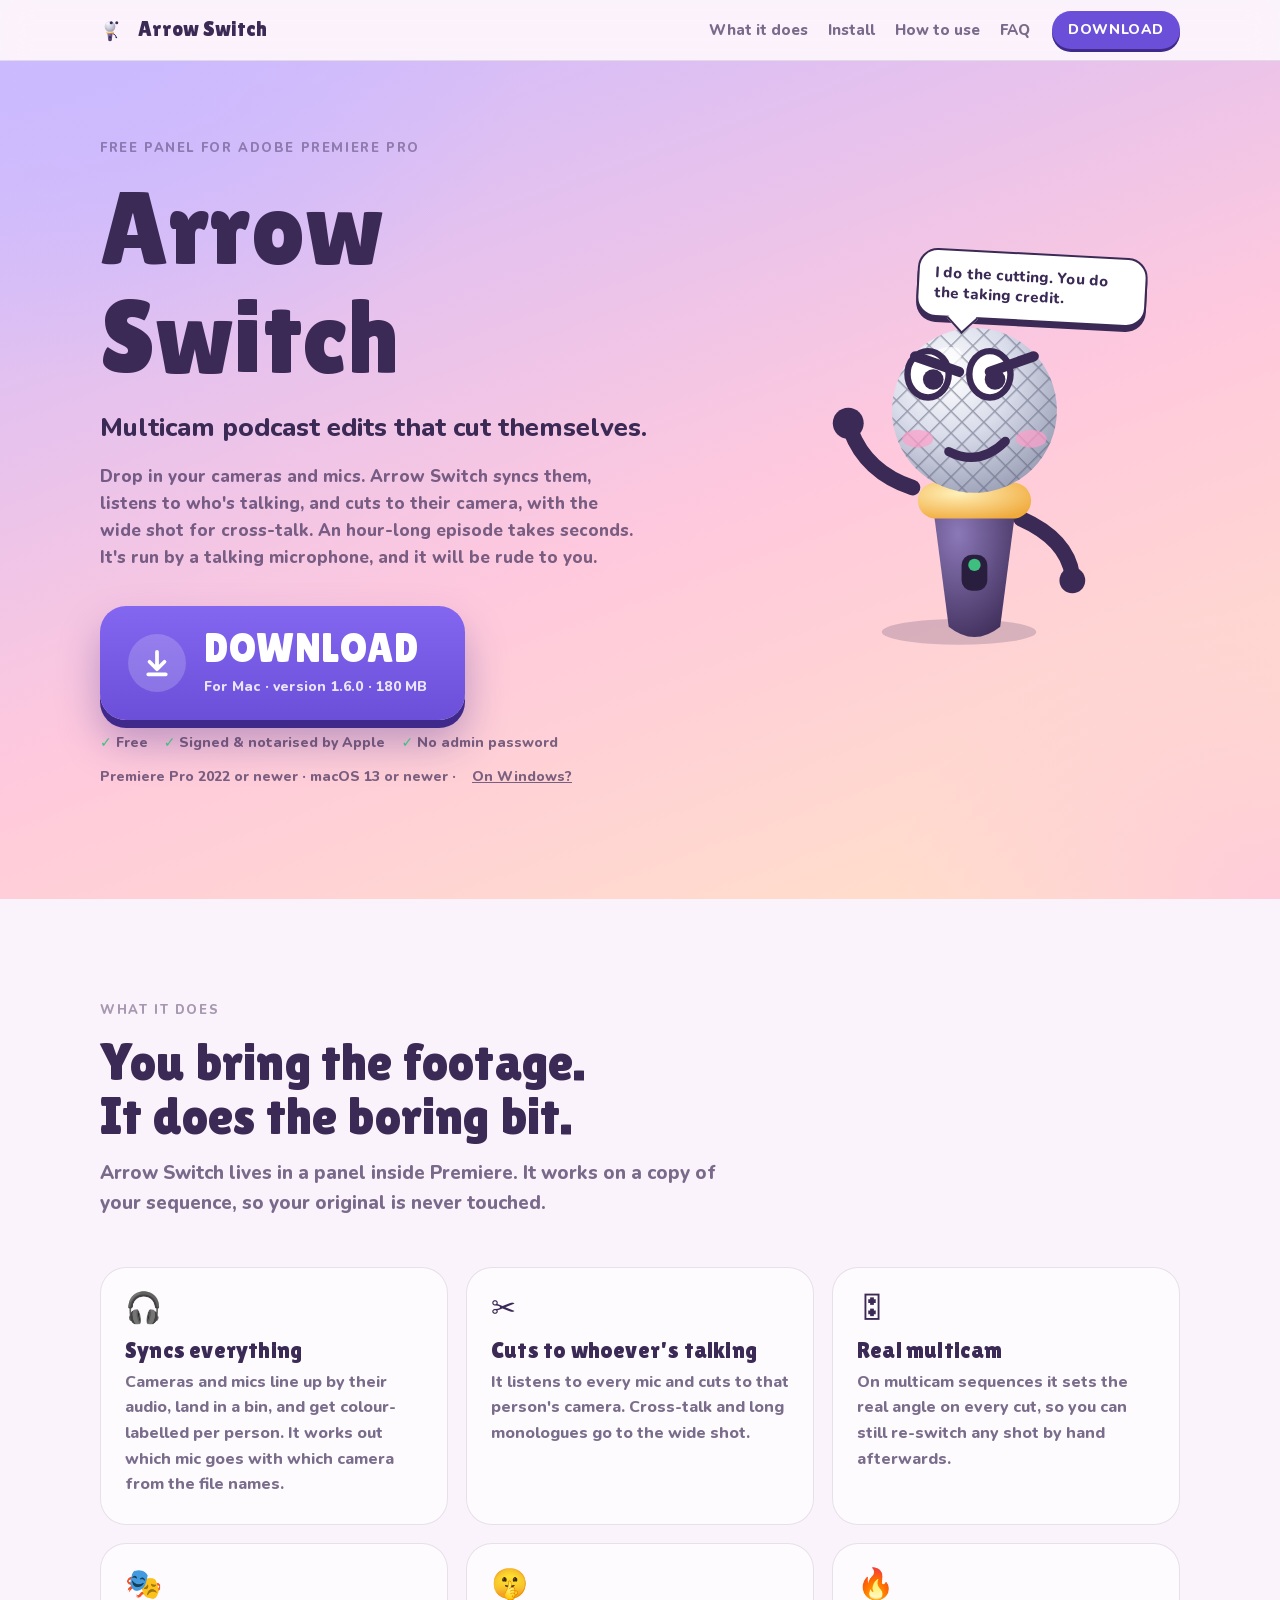
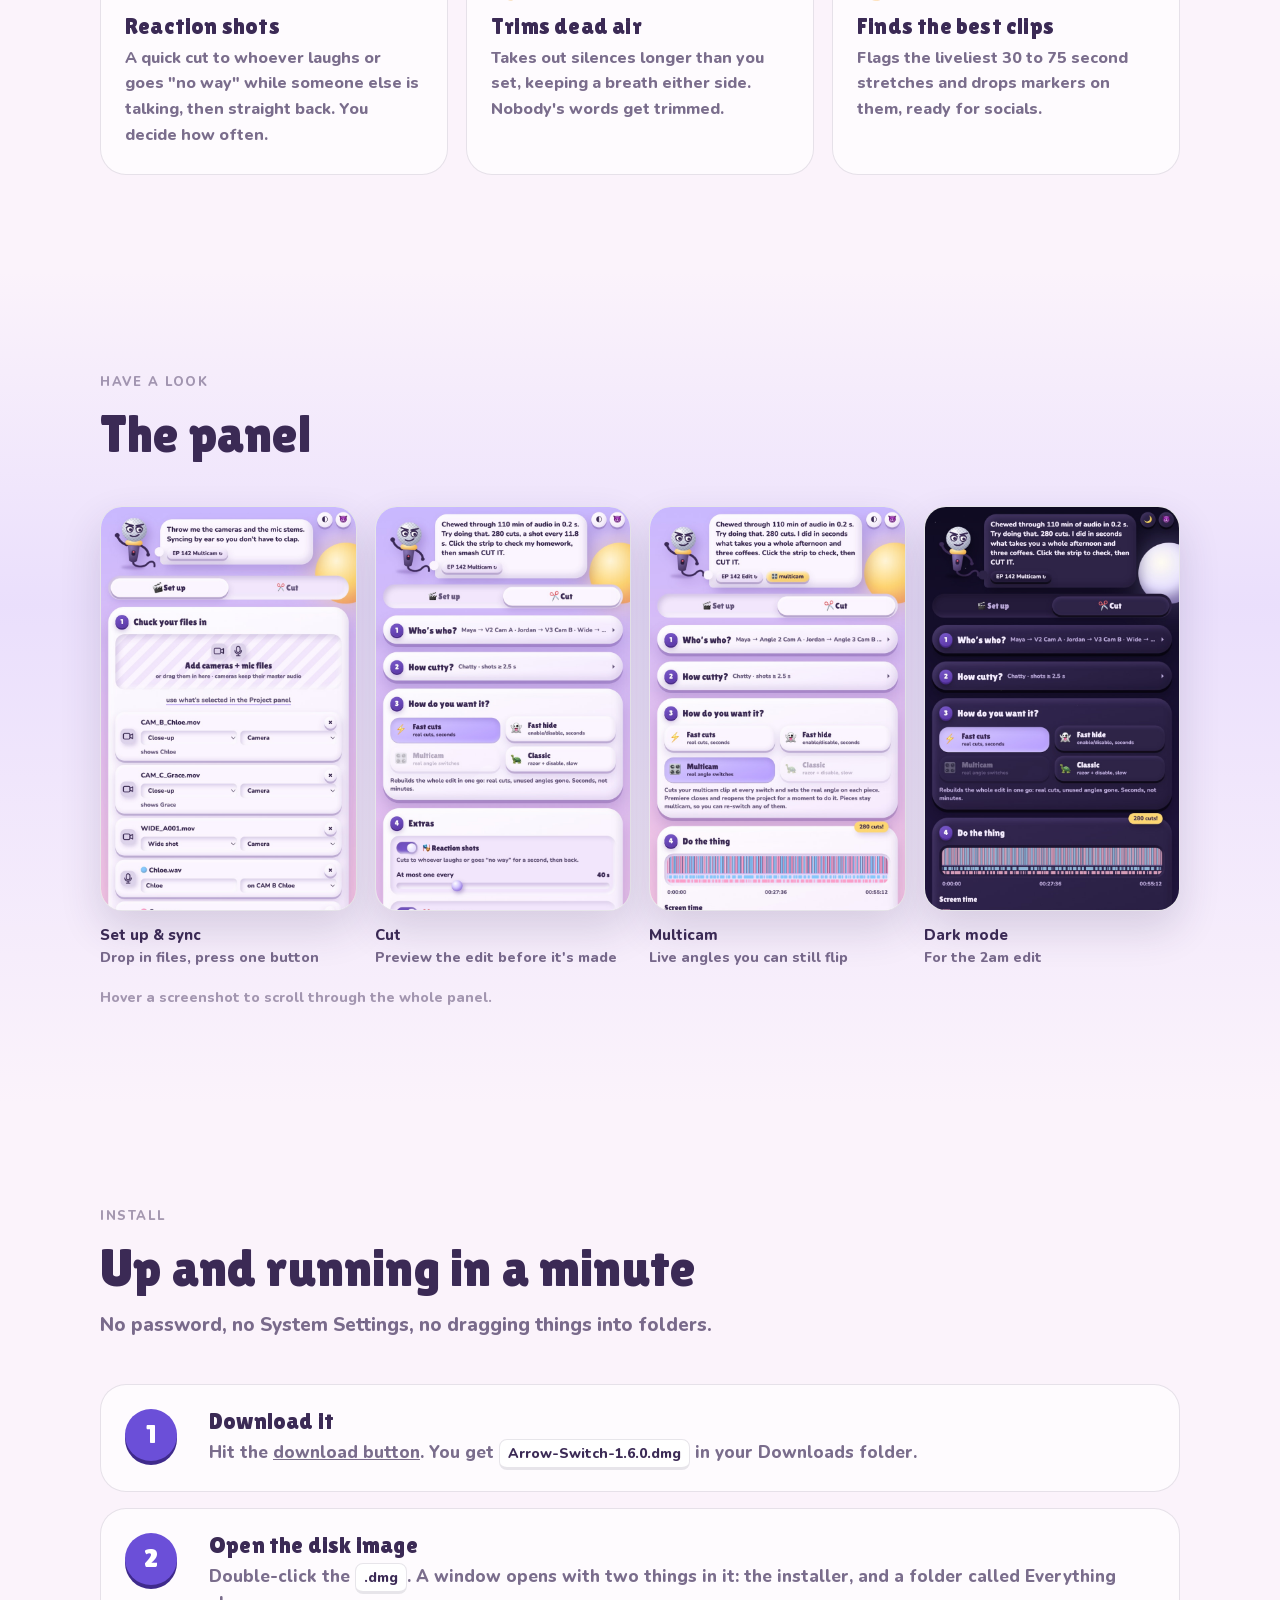
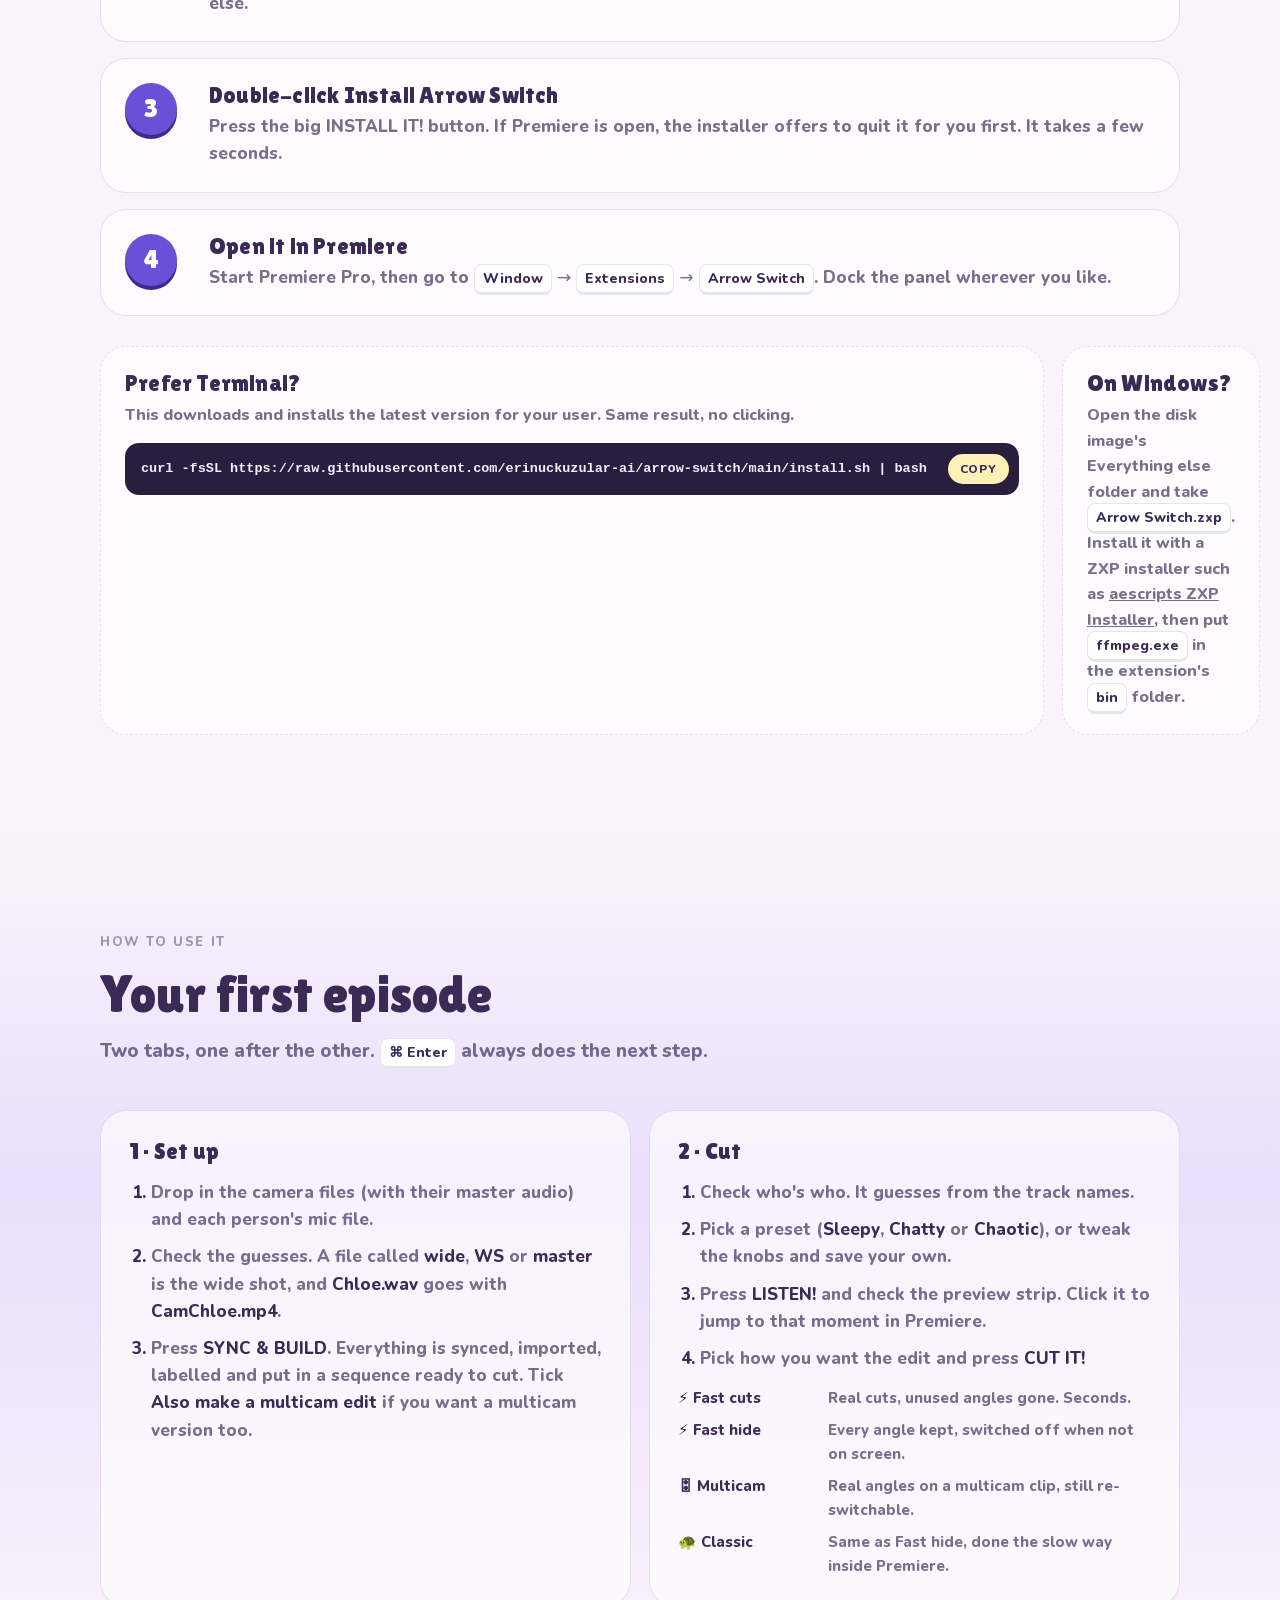
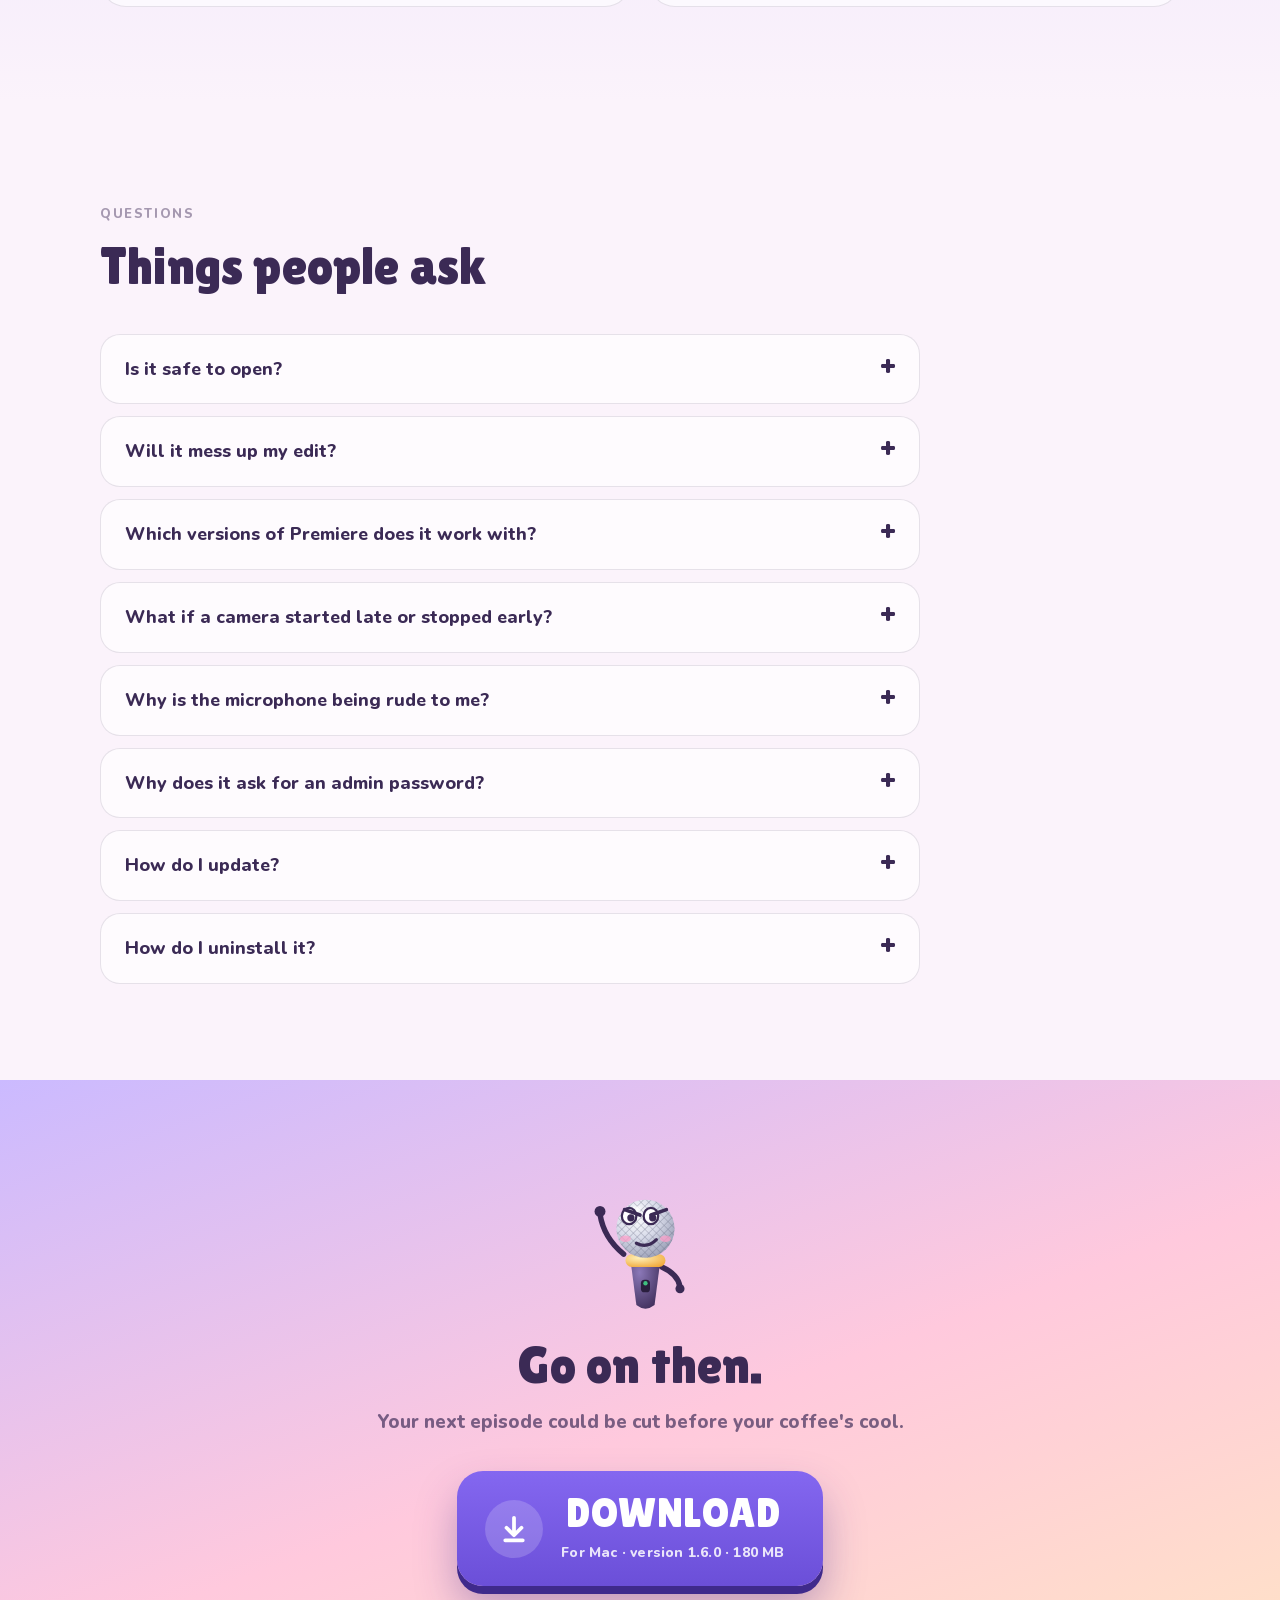
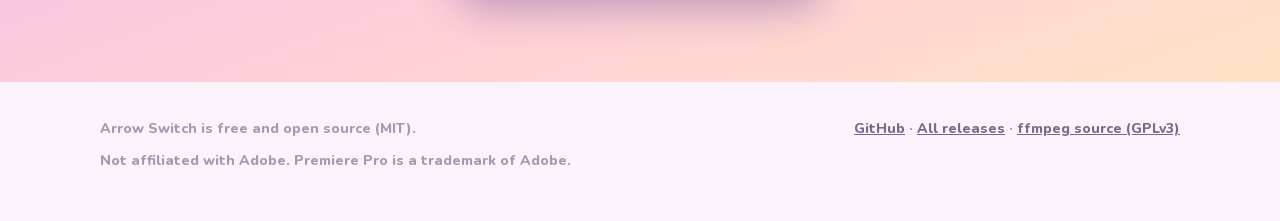
==== docs/index.html @ 233b54d6 "Add the website: one page with a big download button docs/index.html is served by GitHub Pages. It e" ====
<!doctype html>
<html lang="en">
<head>
<meta charset="utf-8">
<meta name="viewport" content="width=device-width, initial-scale=1">
<title>Arrow Switch · multicam podcast edits for Premiere Pro</title>
<meta name="description" content="Arrow Switch syncs your mics to your cameras, listens to who's talking and cuts your multicam podcast in Premiere Pro. Free download for Mac.">
<meta property="og:title" content="Arrow Switch">
<meta property="og:description" content="Multicam podcast edits that cut themselves. A Premiere Pro panel run by a rude microphone.">
<meta property="og:image" content="https://erinuckuzular-ai.github.io/arrow-switch/assets/og.png">
<meta name="theme-color" content="#cbbaff">
<link rel="icon" href="assets/favicon.svg" type="image/svg+xml">
<style>
  @font-face { font-family: "Lilita One"; src: url(assets/fonts/LilitaOne.woff2) format("woff2"); font-display: swap; }
  @font-face { font-family: "Nunito"; src: url(assets/fonts/Nunito.woff2) format("woff2"); font-weight: 200 1000; font-display: swap; }

  :root {
    --ink: #3b2a55;
    --ink-soft: rgba(59, 42, 85, .68);
    --ink-faint: rgba(59, 42, 85, .45);
    --bg: #fbf3fb;
    --lav: #cbbaff;
    --pink: #ffc9dd;
    --peach: #ffe3c6;
    --card: rgba(255, 255, 255, .62);
    --card-solid: #ffffff;
    --line: rgba(59, 42, 85, .12);
    --btn: #6b4fd8;
    --btn-deep: #3f2a8c;
    --gold: #f0a93b;
    --gold-soft: #fff0b8;
    --green: #3fbf7f;
    --code-bg: #2a1e3e;
    --code-ink: #f4ecff;
    --radius: 26px;
  }
  @media (prefers-color-scheme: dark) {
    :root {
      --ink: #f4ecff;
      --ink-soft: rgba(244, 236, 255, .72);
      --ink-faint: rgba(244, 236, 255, .48);
      --bg: #1b1428;
      --lav: #4a3a7a;
      --pink: #5a2d4d;
      --peach: #4d3629;
      --card: rgba(255, 255, 255, .07);
      --card-solid: #271d38;
      --line: rgba(244, 236, 255, .12);
      --code-bg: #120c1d;
    }
  }

  * { box-sizing: border-box; }
  html { scroll-behavior: smooth; }
  body {
    margin: 0; background: var(--bg); color: var(--ink);
    font: 500 17px/1.6 "Nunito", ui-rounded, system-ui, sans-serif;
    -webkit-font-smoothing: antialiased; overflow-x: hidden;
  }
  a { color: inherit; }
  h1, h2, h3 { font-family: "Lilita One", ui-rounded, system-ui, sans-serif; font-weight: 400; line-height: 1.05; margin: 0; letter-spacing: .2px; }
  h2 { font-size: clamp(34px, 5vw, 52px); }
  h3 { font-size: 23px; }
  p { margin: 0; }
  .wrap { width: min(1080px, 100% - 32px); margin: 0 auto; }
  section { padding: 96px 0; position: relative; scroll-margin-top: 60px; }
  #download, #windows { scroll-margin-top: 90px; }
  .eyebrow {
    display: inline-block; font-weight: 900; font-size: 13px; letter-spacing: 1.6px;
    text-transform: uppercase; color: var(--ink-faint); margin-bottom: 14px;
  }
  .lede { font-size: 19px; color: var(--ink-soft); max-width: 620px; margin-top: 14px; }

  /* ---------------------------------------------------------------- nav */
  nav {
    position: sticky; top: 0; z-index: 20;
    backdrop-filter: blur(14px) saturate(1.4); -webkit-backdrop-filter: blur(14px) saturate(1.4);
    background: color-mix(in srgb, var(--bg) 70%, transparent);
    border-bottom: 1px solid var(--line);
  }
  nav .wrap { display: flex; align-items: center; gap: 22px; height: 60px; }
  .brand { display: flex; align-items: center; gap: 10px; font-family: "Lilita One"; font-size: 21px; text-decoration: none; }
  .brand svg { width: 28px; height: 34px; }
  nav .links { display: flex; gap: 20px; margin-left: auto; font-weight: 800; font-size: 15px; }
  nav .links a { text-decoration: none; color: var(--ink-soft); }
  nav .links a:hover { color: var(--ink); }
  .nav-dl {
    text-decoration: none; font-weight: 900; font-size: 14px; letter-spacing: .6px;
    background: var(--btn); color: #fff; padding: 8px 16px; border-radius: 999px;
    box-shadow: 0 3px 0 var(--btn-deep);
  }
  @media (max-width: 720px) { nav .links { display: none; } .nav-dl { margin-left: auto; } }

  /* ---------------------------------------------------------------- hero */
  .hero {
    padding: 72px 0 110px; overflow: hidden;
    background:
      radial-gradient(600px 460px at 8% 0%, color-mix(in srgb, var(--lav) 90%, transparent), transparent 70%),
      radial-gradient(560px 420px at 100% 100%, color-mix(in srgb, var(--pink) 90%, transparent), transparent 70%),
      linear-gradient(160deg, var(--lav) 0%, var(--pink) 55%, var(--peach) 100%);
  }
  .hero .wrap { display: grid; grid-template-columns: 1.15fr .85fr; align-items: center; gap: 40px; }
  .hero h1 { font-size: clamp(56px, 9vw, 104px); }
  .hero .tag { font-size: clamp(20px, 2.4vw, 26px); font-weight: 800; margin-top: 16px; max-width: 560px; }
  .hero .sub { color: var(--ink-soft); margin-top: 14px; max-width: 540px; }
  .hero-mic { position: relative; justify-self: center; width: min(340px, 80vw); }
  .bubble {
    position: absolute; top: -8px; right: -18px; max-width: 230px;
    background: var(--card-solid); border: 2px solid var(--ink); border-radius: 20px;
    padding: 12px 16px; font-weight: 800; font-size: 15px; line-height: 1.35;
    box-shadow: 0 5px 0 var(--ink); transform: rotate(3deg);
  }
  .bubble::after {
    content: ""; position: absolute; left: 34px; bottom: -13px; width: 20px; height: 20px;
    background: var(--card-solid); border-right: 2px solid var(--ink); border-bottom: 2px solid var(--ink);
    transform: rotate(45deg);
  }
  @media (max-width: 820px) {
    .hero .wrap { grid-template-columns: 1fr; text-align: center; }
    .hero .tag, .hero .sub { margin-left: auto; margin-right: auto; }
    .hero-mic { order: -1; width: 200px; margin-bottom: 8px; display: flex; flex-direction: column; align-items: center; }
    .bubble { position: relative; top: auto; right: auto; max-width: 260px; font-size: 14px; margin-bottom: 22px; transform: rotate(-2deg); }
    .bubble::after { left: 50%; margin-left: -10px; }
    .dl-block { justify-items: center; }
    .dl-notes { justify-content: center; text-align: center; }
  }

  /* ---------------------------------------------------------------- mascot */
  .mic { width: 100%; height: auto; overflow: visible; }
  .mic .bob { animation: bob 3.2s ease-in-out infinite; transform-origin: 60px 120px; }
  .mic .wave { animation: wave 1.6s ease-in-out infinite; transform-origin: 42px 76px; }
  .mic .eyes { animation: blink 4.6s infinite; transform-origin: 60px 32px; }
  .mic .shadow { animation: shadow 3.2s ease-in-out infinite; transform-origin: 60px 132px; }
  @keyframes bob { 50% { transform: translateY(-7px) rotate(-1.5deg); } }
  @keyframes shadow { 50% { transform: scaleX(.86); opacity: .7; } }
  @keyframes wave { 50% { transform: rotate(14deg); } }
  @keyframes blink { 0%, 92%, 100% { transform: scaleY(1); } 95% { transform: scaleY(.08); } }
  @media (prefers-reduced-motion: reduce) { .mic * { animation: none !important; } }
  /* #og renders the social preview image (docs/assets/og.png). */
  .og nav, .og .hero .sub, .og .dl-notes + .dl-notes { display: none; }
  .og .hero { padding: 64px 0; min-height: 100vh; }

  /* ---------------------------------------------------------------- download button */
  .dl-block { display: grid; gap: 12px; margin-top: 34px; justify-items: start; }
  .big-dl {
    display: inline-flex; align-items: center; gap: 18px; text-decoration: none;
    background: linear-gradient(180deg, #8467f0, var(--btn));
    color: #fff; border-radius: 26px; padding: 22px 38px 22px 28px;
    box-shadow: 0 8px 0 var(--btn-deep), 0 22px 40px rgba(63, 42, 140, .35);
    transition: transform .12s ease, box-shadow .12s ease;
  }
  .big-dl:hover { transform: translateY(-2px); box-shadow: 0 10px 0 var(--btn-deep), 0 28px 48px rgba(63, 42, 140, .4); }
  .big-dl:active { transform: translateY(6px); box-shadow: 0 2px 0 var(--btn-deep), 0 10px 20px rgba(63, 42, 140, .3); }
  .big-dl:focus-visible { outline: 4px solid var(--gold); outline-offset: 5px; }
  .big-dl .arrow {
    width: 58px; height: 58px; border-radius: 50%; background: rgba(255,255,255,.18);
    display: grid; place-items: center; flex: none;
  }
  .big-dl .arrow svg { width: 30px; height: 30px; animation: nudge 1.8s ease-in-out infinite; }
  @keyframes nudge { 50% { transform: translateY(4px); } }
  .big-dl .label { font-family: "Lilita One"; font-size: clamp(30px, 4vw, 40px); line-height: 1; letter-spacing: .5px; }
  .big-dl .meta { display: block; white-space: nowrap; font-family: "Nunito"; font-weight: 800; font-size: 14px; opacity: .85; margin-top: 6px; letter-spacing: .2px; }
  .dl-notes { font-size: 14px; font-weight: 700; color: var(--ink-soft); display: flex; flex-wrap: wrap; gap: 6px 16px; }
  .dl-notes span::before { content: "✓ "; color: var(--green); font-weight: 900; }
  .dl-notes a { font-weight: 800; }

  /* ---------------------------------------------------------------- features */
  .features { display: grid; grid-template-columns: repeat(3, 1fr); gap: 18px; margin-top: 48px; }
  .feature {
    background: var(--card); border: 1px solid var(--line); border-radius: var(--radius);
    padding: 26px 24px;
  }
  .feature .ico { font-size: 30px; line-height: 1; margin-bottom: 14px; }
  .feature p { color: var(--ink-soft); margin-top: 8px; font-size: 16px; }
  @media (max-width: 900px) { .features { grid-template-columns: 1fr 1fr; } }
  @media (max-width: 580px) { .features { grid-template-columns: 1fr; } }

  /* ---------------------------------------------------------------- screenshots */
  .shots-sec { background: linear-gradient(180deg, transparent, color-mix(in srgb, var(--lav) 35%, transparent) 40%, transparent); }
  .shots { display: grid; grid-template-columns: repeat(4, 1fr); gap: 18px; margin-top: 44px; }
  .shot { margin: 0; }
  .frame {
    position: relative; aspect-ratio: 380 / 600; overflow: hidden; border-radius: 22px;
    border: 1px solid var(--line); background: var(--card-solid);
    box-shadow: 0 18px 40px rgba(59, 42, 85, .16);
  }
  .frame img {
    position: absolute; left: 0; top: 0; width: 100%; height: auto; display: block;
    transition: top 6s ease-in-out, transform 6s ease-in-out;
  }
  .frame:hover img, .frame:focus-visible img { top: 100%; transform: translateY(-100%); }
  .frame:focus-visible { outline: 3px solid var(--btn); outline-offset: 3px; }
  .shot figcaption { font-weight: 800; font-size: 15px; margin-top: 12px; }
  .shot figcaption small { display: block; font-weight: 600; color: var(--ink-soft); font-size: 14px; }
  .hint { color: var(--ink-faint); font-weight: 700; font-size: 14px; margin-top: 18px; }
  @media (max-width: 900px) { .shots { grid-template-columns: 1fr 1fr; } }

  /* ---------------------------------------------------------------- install steps */
  .steps { counter-reset: step; display: grid; gap: 16px; margin-top: 44px; }
  .step {
    display: grid; grid-template-columns: 64px 1fr; gap: 20px; align-items: start;
    background: var(--card); border: 1px solid var(--line); border-radius: var(--radius); padding: 24px;
  }
  .step::before {
    counter-increment: step; content: counter(step);
    width: 52px; height: 52px; border-radius: 50%; display: grid; place-items: center;
    background: var(--btn); color: #fff; font-family: "Lilita One"; font-size: 26px;
    box-shadow: 0 4px 0 var(--btn-deep);
  }
  .step p { color: var(--ink-soft); margin-top: 6px; }
  .step kbd, .path {
    font: 800 14px/1 "Nunito"; background: var(--card-solid); border: 1px solid var(--line);
    border-bottom-width: 3px; border-radius: 8px; padding: 4px 8px; color: var(--ink); white-space: nowrap;
  }
  .step .inline-dl { font-weight: 900; }
  @media (max-width: 560px) { .step { grid-template-columns: 1fr; gap: 12px; } }

  .alt { display: grid; grid-template-columns: 1fr 1fr; gap: 18px; margin-top: 30px; }
  .alt-card { background: var(--card); border: 1px dashed var(--line); border-radius: var(--radius); padding: 24px; }
  .alt-card p { color: var(--ink-soft); margin-top: 8px; font-size: 16px; }
  .code {
    position: relative; margin-top: 14px; background: var(--code-bg); color: var(--code-ink);
    border-radius: 14px; padding: 16px 92px 16px 16px; font: 600 13.5px/1.5 ui-monospace, "SF Mono", Menlo, monospace;
    overflow-x: auto; white-space: nowrap;
  }
  .copy {
    position: absolute; right: 10px; top: 50%; transform: translateY(-50%);
    font: 900 12px "Nunito"; letter-spacing: .8px; text-transform: uppercase; cursor: pointer;
    background: var(--gold-soft); color: #3b2a55; border: 0; border-radius: 999px; padding: 7px 12px;
  }
  @media (max-width: 760px) { .alt { grid-template-columns: 1fr; } }

  /* ---------------------------------------------------------------- how to use */
  .use { display: grid; grid-template-columns: 1fr 1fr; gap: 18px; margin-top: 44px; }
  .use-card { background: var(--card); border: 1px solid var(--line); border-radius: var(--radius); padding: 28px; }
  .use-card ol { margin: 16px 0 0; padding-left: 22px; color: var(--ink-soft); display: grid; gap: 10px; }
  .use-card li::marker { font-weight: 900; color: var(--ink); }
  .use-card b { color: var(--ink); }
  .modes { display: grid; gap: 8px; margin-top: 14px; }
  .mode { display: grid; grid-template-columns: 138px 1fr; gap: 12px; font-size: 15px; color: var(--ink-soft); }
  .mode b { color: var(--ink); }
  @media (max-width: 820px) { .use { grid-template-columns: 1fr; } .mode { grid-template-columns: 1fr; gap: 0; } }

  /* ---------------------------------------------------------------- faq */
  .faq { margin-top: 40px; display: grid; gap: 12px; max-width: 820px; }
  details { background: var(--card); border: 1px solid var(--line); border-radius: 20px; padding: 0 24px; }
  summary {
    cursor: pointer; list-style: none; font-weight: 900; font-size: 18px; padding: 20px 0;
    display: flex; justify-content: space-between; gap: 16px;
  }
  summary::-webkit-details-marker { display: none; }
  summary::after { content: "+"; font-family: "Lilita One"; font-size: 26px; line-height: .9; transition: transform .2s; }
  details[open] summary::after { transform: rotate(45deg); }
  details p { color: var(--ink-soft); padding-bottom: 20px; }
  details p + p { margin-top: -8px; }

  /* ---------------------------------------------------------------- final cta + footer */
  .cta {
    text-align: center; overflow: hidden;
    background: linear-gradient(160deg, var(--lav) 0%, var(--pink) 55%, var(--peach) 100%);
  }
  .cta .mic-small { width: 120px; margin: 0 auto 16px; }
  .cta .dl-block { justify-items: center; }
  footer { padding: 36px 0 48px; font-size: 14px; color: var(--ink-faint); }
  footer .wrap { display: flex; flex-wrap: wrap; gap: 10px 26px; justify-content: space-between; }
  footer a { font-weight: 800; color: var(--ink-soft); }
</style>
</head>
<body>

<!-- Shared mascot parts. Every <use href="#mic"> below draws the same microphone. -->
<svg width="0" height="0" style="position:absolute" aria-hidden="true">
  <defs>
    <radialGradient id="gMetal" cx="35%" cy="28%" r="85%"><stop offset="0" stop-color="#ffffff"/><stop offset=".45" stop-color="#d9dcea"/><stop offset="1" stop-color="#8f94ad"/></radialGradient>
    <radialGradient id="gHandle" cx="30%" cy="20%" r="95%"><stop offset="0" stop-color="#8b78b8"/><stop offset="1" stop-color="#3b2a55"/></radialGradient>
    <radialGradient id="gGold" cx="35%" cy="30%" r="80%"><stop offset="0" stop-color="#fff0b8"/><stop offset="1" stop-color="#f0a93b"/></radialGradient>
    <pattern id="pGrille" width="6" height="6" patternUnits="userSpaceOnUse" patternTransform="rotate(45)">
      <rect width="6" height="6" fill="none"/><path d="M0 0 H6 M0 0 V6" stroke="#5b5f78" stroke-width="1.1" opacity=".55"/>
    </pattern>
    <symbol id="mic-body" viewBox="-6 -12 132 152" overflow="visible">
      <g stroke-linecap="round" stroke-linejoin="round">
        <path d="M78 76 Q96 84 98 98" stroke="#3b2a55" stroke-width="6" fill="none"/>
        <circle cx="98" cy="100" r="5" fill="#3b2a55"/>
        <path fill="url(#gHandle)" d="M44 72 L50 118 Q60 126 70 118 L76 72 Z"/>
        <rect x="55" y="90" width="10" height="14" rx="4" fill="#2a1e3e"/>
        <circle cx="60" cy="94" r="2.4" fill="#3fbf7f"/>
        <rect x="38" y="62" width="44" height="14" rx="7" fill="url(#gGold)"/>
        <circle cx="60" cy="34" r="32" fill="url(#gMetal)"/>
        <circle cx="60" cy="34" r="32" fill="url(#pGrille)"/>
        <ellipse cx="46" cy="16" rx="10" ry="5" fill="#fff" opacity=".7" transform="rotate(-30 46 16)"/>
        <ellipse cx="38" cy="45" rx="6" ry="3.5" fill="#ff9ec9" opacity=".7"/>
        <ellipse cx="82" cy="45" rx="6" ry="3.5" fill="#ff9ec9" opacity=".7"/>
      </g>
    </symbol>
    <!-- Brows and grin go on top of the eyes, so they're their own layer. -->
    <symbol id="mic-face" viewBox="-6 -12 132 152" overflow="visible">
      <g stroke="#3b2a55" fill="none" stroke-linecap="round">
        <path d="M37 13 L54 19 M83 13 L66 19" stroke-width="4"/>
        <path d="M50 50 Q62 56 72 46" stroke-width="3.5"/>
      </g>
    </symbol>
  </defs>
</svg>

<nav>
  <div class="wrap">
    <a class="brand" href="#top">
      <svg viewBox="16 -6 88 136" aria-hidden="true"><use href="#mic-body"/><circle cx="49" cy="33" r="6" fill="#3b2a55"/><circle cx="71" cy="33" r="6" fill="#3b2a55"/></svg>
      Arrow Switch
    </a>
    <div class="links">
      <a href="#what">What it does</a>
      <a href="#install">Install</a>
      <a href="#use">How to use</a>
      <a href="#faq">FAQ</a>
    </div>
    <a class="nav-dl" href="#download" data-dl>DOWNLOAD</a>
  </div>
</nav>

<!-- ================================================================ hero -->
<header class="hero" id="top">
  <div class="wrap">
    <div>
      <span class="eyebrow">Free panel for Adobe Premiere Pro</span>
      <h1>Arrow Switch</h1>
      <p class="tag">Multicam podcast edits that cut themselves.</p>
      <p class="sub">
        Drop in your cameras and mics. Arrow Switch syncs them, listens to who's talking,
        and cuts to their camera, with the wide shot for cross-talk. An hour-long episode
        takes seconds. It's run by a talking microphone, and it will be rude to you.
      </p>
      <div class="dl-block" id="download">
        <a class="big-dl" href="https://github.com/erinuckuzular-ai/arrow-switch/releases/download/v1.6.0/Arrow-Switch-1.6.0.dmg" data-dl>
          <span class="arrow">
            <svg viewBox="0 0 24 24" fill="none" stroke="#fff" stroke-width="3" stroke-linecap="round" stroke-linejoin="round" aria-hidden="true"><path d="M12 3v13M6 11l6 6 6-6M5 21h14"/></svg>
          </span>
          <span>
            <span class="label">DOWNLOAD</span>
            <span class="meta" data-dl-meta>For Mac · version 1.6.0 · 180 MB</span>
          </span>
        </a>
        <div class="dl-notes">
          <span>Free</span>
          <span>Signed &amp; notarised by Apple</span>
          <span>No admin password</span>
        </div>
        <div class="dl-notes" style="font-weight:600">
          Premiere Pro 2022 or newer · macOS 13 or newer · <a href="#windows">On Windows?</a>
        </div>
      </div>
    </div>

    <div class="hero-mic">
      <div class="bubble">I do the cutting. You do the taking credit.</div>
      <svg class="mic" viewBox="-6 -12 132 152" role="img" aria-label="Arrow Switch's mascot, a cartoon microphone, waving">
        <ellipse class="shadow" cx="60" cy="132" rx="30" ry="5" fill="rgba(59,42,85,.2)"/>
        <g class="bob">
          <g class="wave">
            <path d="M42 76 Q24 70 18 54" stroke="#3b2a55" stroke-width="6" fill="none" stroke-linecap="round"/>
            <circle cx="17" cy="51" r="6" fill="#3b2a55"/>
          </g>
          <use href="#mic-body"/>
          <g class="eyes">
            <ellipse cx="48" cy="32" rx="8" ry="9" fill="#fff" stroke="#3b2a55" stroke-width="2.5"/>
            <ellipse cx="72" cy="32" rx="8" ry="9" fill="#fff" stroke="#3b2a55" stroke-width="2.5"/>
            <circle cx="50" cy="34" r="4" fill="#3b2a55"/><circle cx="74" cy="34" r="4" fill="#3b2a55"/>
          </g>
          <use href="#mic-face"/>
        </g>
      </svg>
    </div>
  </div>
</header>

<!-- ================================================================ what it does -->
<section id="what">
  <div class="wrap">
    <span class="eyebrow">What it does</span>
    <h2>You bring the footage.<br>It does the boring bit.</h2>
    <p class="lede">
      Arrow Switch lives in a panel inside Premiere. It works on a copy of your sequence,
      so your original is never touched.
    </p>

    <div class="features">
      <div class="feature">
        <div class="ico">🎧</div>
        <h3>Syncs everything</h3>
        <p>Cameras and mics line up by their audio, land in a bin, and get colour-labelled per person. It works out which mic goes with which camera from the file names.</p>
      </div>
      <div class="feature">
        <div class="ico">✂️</div>
        <h3>Cuts to whoever's talking</h3>
        <p>It listens to every mic and cuts to that person's camera. Cross-talk and long monologues go to the wide shot.</p>
      </div>
      <div class="feature">
        <div class="ico">🎛</div>
        <h3>Real multicam</h3>
        <p>On multicam sequences it sets the real angle on every cut, so you can still re-switch any shot by hand afterwards.</p>
      </div>
      <div class="feature">
        <div class="ico">🎭</div>
        <h3>Reaction shots</h3>
        <p>A quick cut to whoever laughs or goes "no way" while someone else is talking, then straight back. You decide how often.</p>
      </div>
      <div class="feature">
        <div class="ico">🤫</div>
        <h3>Trims dead air</h3>
        <p>Takes out silences longer than you set, keeping a breath either side. Nobody's words get trimmed.</p>
      </div>
      <div class="feature">
        <div class="ico">🔥</div>
        <h3>Finds the best clips</h3>
        <p>Flags the liveliest 30 to 75 second stretches and drops markers on them, ready for socials.</p>
      </div>
    </div>
  </div>
</section>

<!-- ================================================================ screenshots -->
<section class="shots-sec" id="look">
  <div class="wrap">
    <span class="eyebrow">Have a look</span>
    <h2>The panel</h2>
    <div class="shots">
      <figure class="shot">
        <div class="frame" tabindex="0"><img src="assets/shots/setup.jpg" alt="The Set up tab: camera and mic files matched to people, ready to sync" loading="lazy"></div>
        <figcaption>Set up &amp; sync<small>Drop in files, press one button</small></figcaption>
      </figure>
      <figure class="shot">
        <div class="frame" tabindex="0"><img src="assets/shots/cut.jpg" alt="The Cut tab: presets, extras, a preview strip of the edit and the best clips list" loading="lazy"></div>
        <figcaption>Cut<small>Preview the edit before it's made</small></figcaption>
      </figure>
      <figure class="shot">
        <div class="frame" tabindex="0"><img src="assets/shots/multicam.jpg" alt="The Cut tab on a multicam sequence" loading="lazy"></div>
        <figcaption>Multicam<small>Live angles you can still flip</small></figcaption>
      </figure>
      <figure class="shot">
        <div class="frame" tabindex="0"><img src="assets/shots/dark.jpg" alt="The panel in dark mode" loading="lazy"></div>
        <figcaption>Dark mode<small>For the 2am edit</small></figcaption>
      </figure>
    </div>
    <p class="hint">Hover a screenshot to scroll through the whole panel.</p>
  </div>
</section>

<!-- ================================================================ install -->
<section id="install">
  <div class="wrap">
    <span class="eyebrow">Install</span>
    <h2>Up and running in a minute</h2>
    <p class="lede">No password, no System Settings, no dragging things into folders.</p>

    <div class="steps">
      <div class="step">
        <div>
          <h3>Download it</h3>
          <p>Hit the <a class="inline-dl" href="#download" data-dl>download button</a>. You get <span class="path">Arrow-Switch-1.6.0.dmg</span> in your Downloads folder.</p>
        </div>
      </div>
      <div class="step">
        <div>
          <h3>Open the disk image</h3>
          <p>Double-click the <span class="path">.dmg</span>. A window opens with two things in it: the installer, and a folder called <b>Everything else</b>.</p>
        </div>
      </div>
      <div class="step">
        <div>
          <h3>Double-click Install Arrow Switch</h3>
          <p>Press the big <b>INSTALL IT!</b> button. If Premiere is open, the installer offers to quit it for you first. It takes a few seconds.</p>
        </div>
      </div>
      <div class="step">
        <div>
          <h3>Open it in Premiere</h3>
          <p>Start Premiere Pro, then go to <span class="path">Window</span> → <span class="path">Extensions</span> → <span class="path">Arrow Switch</span>. Dock the panel wherever you like.</p>
        </div>
      </div>
    </div>

    <div class="alt">
      <div class="alt-card">
        <h3>Prefer Terminal?</h3>
        <p>This downloads and installs the latest version for your user. Same result, no clicking.</p>
        <div class="code"><span id="cmd">curl -fsSL https://raw.githubusercontent.com/erinuckuzular-ai/arrow-switch/main/install.sh | bash</span><button class="copy" data-copy="#cmd">Copy</button></div>
      </div>
      <div class="alt-card" id="windows">
        <h3>On Windows?</h3>
        <p>
          Open the disk image's <b>Everything else</b> folder and take <span class="path">Arrow Switch.zxp</span>.
          Install it with a ZXP installer such as <a href="https://aescripts.com/learn/zxp-installer/">aescripts ZXP Installer</a>,
          then put <span class="path">ffmpeg.exe</span> in the extension's <span class="path">bin</span> folder.
        </p>
      </div>
    </div>
  </div>
</section>

<!-- ================================================================ how to use -->
<section id="use" class="shots-sec">
  <div class="wrap">
    <span class="eyebrow">How to use it</span>
    <h2>Your first episode</h2>
    <p class="lede">Two tabs, one after the other. <span class="path">⌘ Enter</span> always does the next step.</p>

    <div class="use">
      <div class="use-card">
        <h3>1 · Set up</h3>
        <ol>
          <li>Drop in the camera files (with their master audio) and each person's mic file.</li>
          <li>Check the guesses. A file called <b>wide</b>, <b>WS</b> or <b>master</b> is the wide shot, and <b>Chloe.wav</b> goes with <b>CamChloe.mp4</b>.</li>
          <li>Press <b>SYNC &amp; BUILD</b>. Everything is synced, imported, labelled and put in a sequence ready to cut. Tick <b>Also make a multicam edit</b> if you want a multicam version too.</li>
        </ol>
      </div>
      <div class="use-card">
        <h3>2 · Cut</h3>
        <ol>
          <li>Check who's who. It guesses from the track names.</li>
          <li>Pick a preset (<b>Sleepy</b>, <b>Chatty</b> or <b>Chaotic</b>), or tweak the knobs and save your own.</li>
          <li>Press <b>LISTEN!</b> and check the preview strip. Click it to jump to that moment in Premiere.</li>
          <li>Pick how you want the edit and press <b>CUT IT!</b></li>
        </ol>
        <div class="modes">
          <div class="mode"><b>⚡ Fast cuts</b><span>Real cuts, unused angles gone. Seconds.</span></div>
          <div class="mode"><b>⚡ Fast hide</b><span>Every angle kept, switched off when not on screen.</span></div>
          <div class="mode"><b>🎛 Multicam</b><span>Real angles on a multicam clip, still re-switchable.</span></div>
          <div class="mode"><b>🐢 Classic</b><span>Same as Fast hide, done the slow way inside Premiere.</span></div>
        </div>
      </div>
    </div>
  </div>
</section>

<!-- ================================================================ faq -->
<section id="faq">
  <div class="wrap">
    <span class="eyebrow">Questions</span>
    <h2>Things people ask</h2>
    <div class="faq">
      <details>
        <summary>Is it safe to open?</summary>
        <p>Yes. The disk image, the installer app and the package are all signed with an Apple Developer ID and notarised by Apple, so macOS opens them without a warning. The code is open source on GitHub.</p>
      </details>
      <details>
        <summary>Will it mess up my edit?</summary>
        <p>No. Arrow Switch saves your project first and always builds a new sequence called <b>&lt;your sequence&gt; – Arrow Switch</b>. Your original sequence is never changed.</p>
        <p>The Multicam mode briefly closes and reopens your project to set the angles. It keeps a backup copy in <span class="path">~/Library/Caches/Arrow Switch/project-backups</span> first.</p>
      </details>
      <details>
        <summary>Which versions of Premiere does it work with?</summary>
        <p>Premiere Pro 2022 (version 22) and newer. The installer app needs macOS 13 Ventura or newer.</p>
      </details>
      <details>
        <summary>What if a camera started late or stopped early?</summary>
        <p>Arrow Switch never cuts to a camera that has no footage at that moment. Those shots go to the wide, or to whichever camera is rolling.</p>
      </details>
      <details>
        <summary>Why is the microphone being rude to me?</summary>
        <p>It's got opinions. If a client is watching over your shoulder, flip the tone button in the top right to <b>nice</b>.</p>
      </details>
      <details>
        <summary>Why does it ask for an admin password?</summary>
        <p>It shouldn't. <b>Install Arrow Switch</b> installs for your user only and never asks. The <span class="path">.pkg</span> in the <b>Everything else</b> folder installs for everyone on the Mac, so that one does ask.</p>
      </details>
      <details>
        <summary>How do I update?</summary>
        <p>Download the new version and run the installer again. It replaces the old panel, and the button says <b>UPDATE IT!</b> instead.</p>
      </details>
      <details>
        <summary>How do I uninstall it?</summary>
        <p>Open the disk image's <b>Everything else</b> folder and double-click <span class="path">Uninstall Arrow Switch.command</span>.</p>
      </details>
    </div>
  </div>
</section>

<!-- ================================================================ final cta -->
<section class="cta">
  <div class="wrap">
    <svg class="mic mic-small" viewBox="-6 -12 132 152" aria-hidden="true">
      <g stroke-linecap="round">
        <path d="M42 74 Q20 56 16 30" stroke="#3b2a55" stroke-width="6" fill="none"/>
        <circle cx="16" cy="27" r="6" fill="#3b2a55"/>
      </g>
      <use href="#mic-body"/>
      <ellipse cx="48" cy="32" rx="8" ry="9" fill="#fff" stroke="#3b2a55" stroke-width="2.5"/>
      <ellipse cx="72" cy="32" rx="8" ry="9" fill="#fff" stroke="#3b2a55" stroke-width="2.5"/>
      <circle cx="50" cy="34" r="4" fill="#3b2a55"/><circle cx="74" cy="34" r="4" fill="#3b2a55"/>
      <use href="#mic-face"/>
    </svg>
    <h2>Go on then.</h2>
    <p class="lede" style="margin-left:auto;margin-right:auto">Your next episode could be cut before your coffee's cool.</p>
    <div class="dl-block">
      <a class="big-dl" href="https://github.com/erinuckuzular-ai/arrow-switch/releases/download/v1.6.0/Arrow-Switch-1.6.0.dmg" data-dl>
        <span class="arrow">
          <svg viewBox="0 0 24 24" fill="none" stroke="#fff" stroke-width="3" stroke-linecap="round" stroke-linejoin="round" aria-hidden="true"><path d="M12 3v13M6 11l6 6 6-6M5 21h14"/></svg>
        </span>
        <span>
          <span class="label">DOWNLOAD</span>
          <span class="meta" data-dl-meta>For Mac · version 1.6.0 · 180 MB</span>
        </span>
      </a>
    </div>
  </div>
</section>

<footer>
  <div class="wrap">
    <span>Arrow Switch is free and open source (MIT).</span>
    <span>
      <a href="https://github.com/erinuckuzular-ai/arrow-switch">GitHub</a> ·
      <a href="https://github.com/erinuckuzular-ai/arrow-switch/releases">All releases</a> ·
      <a href="https://github.com/erinuckuzular-ai/arrow-switch/releases/latest">ffmpeg source (GPLv3)</a>
    </span>
    <span>Not affiliated with Adobe. Premiere Pro is a trademark of Adobe.</span>
  </div>
</footer>

<script>
  if (location.hash === '#og') document.documentElement.classList.add('og');

  // Point every download link at the newest release's .dmg. The hard-coded
  // v1.6.0 link stays if GitHub's API can't be reached.
  (function () {
    var API = 'https://api.github.com/repos/erinuckuzular-ai/arrow-switch/releases/latest';
    fetch(API, { headers: { Accept: 'application/vnd.github+json' } })
      .then(function (r) { return r.ok ? r.json() : null; })
      .then(function (rel) {
        if (!rel) return;
        var dmg = (rel.assets || []).filter(function (a) { return /\.dmg$/i.test(a.name); })[0];
        if (!dmg) return;
        var version = String(rel.tag_name || '').replace(/^v/, '');
        var mb = Math.round(dmg.size / 1048576);
        document.querySelectorAll('a.big-dl').forEach(function (a) { a.href = dmg.browser_download_url; });
        document.querySelectorAll('[data-dl-meta]').forEach(function (el) {
          el.textContent = 'For Mac · version ' + version + ' · ' + mb + ' MB';
        });
        document.querySelectorAll('.path').forEach(function (el) {
          if (/^Arrow-Switch-.*\.dmg$/.test(el.textContent)) el.textContent = dmg.name;
        });
      })
      .catch(function () {});
  })();

  document.querySelectorAll('[data-copy]').forEach(function (btn) {
    btn.addEventListener('click', function () {
      var text = document.querySelector(btn.dataset.copy).textContent;
      navigator.clipboard.writeText(text).then(function () {
        btn.textContent = 'Copied';
        setTimeout(function () { btn.textContent = 'Copy'; }, 1600);
      });
    });
  });
</script>
</body>
</html>
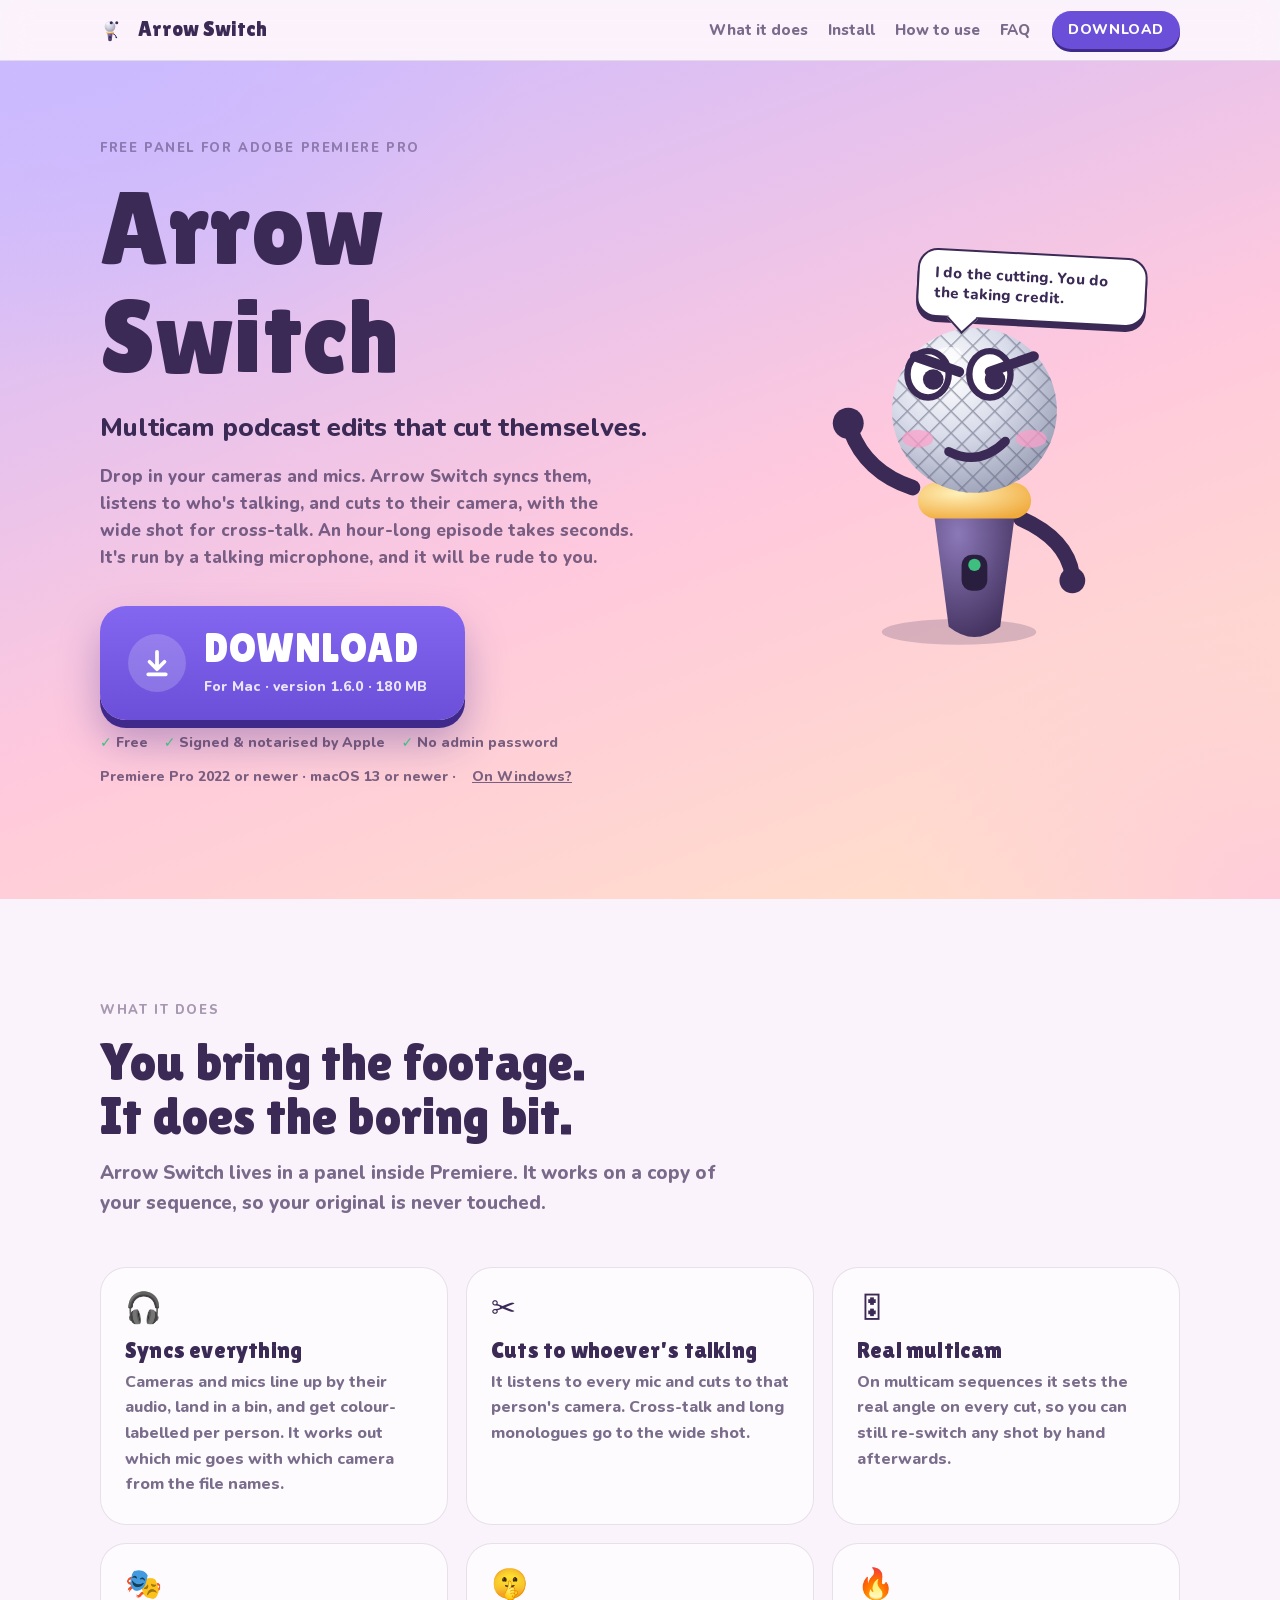
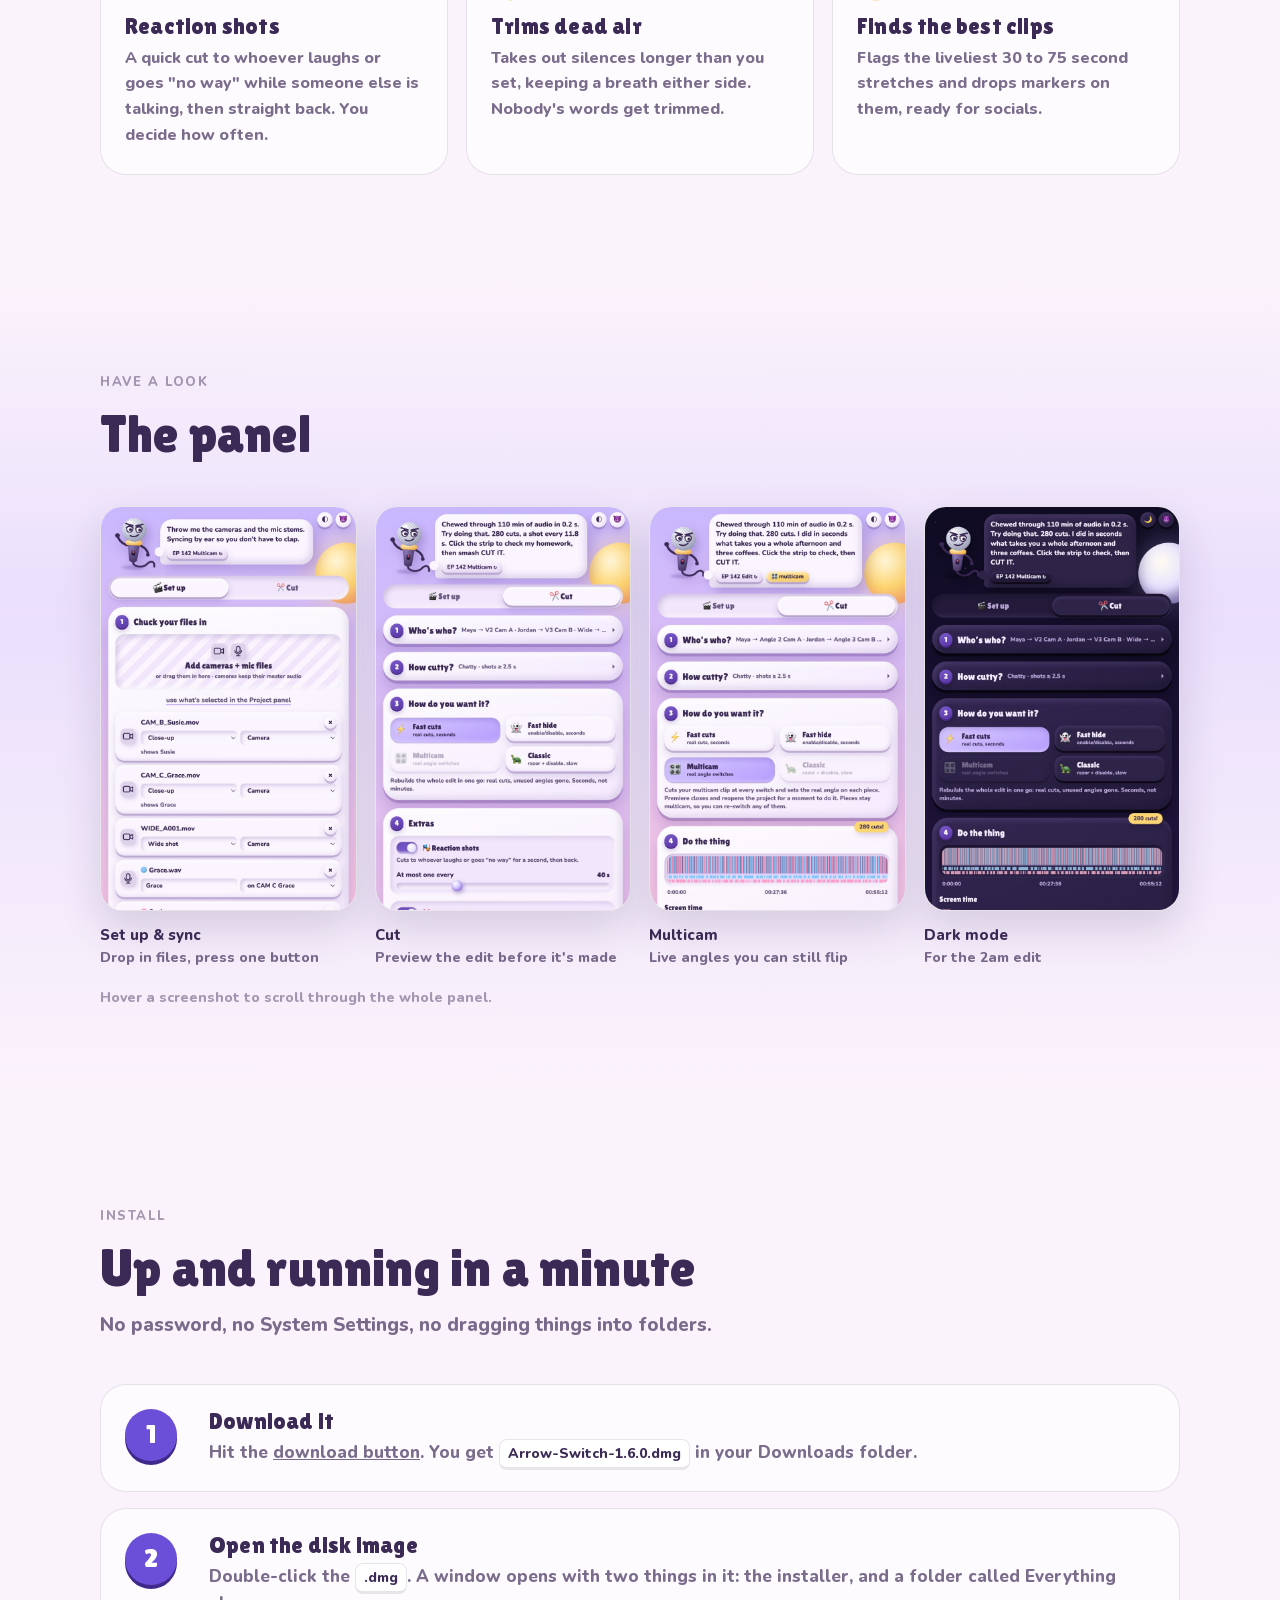
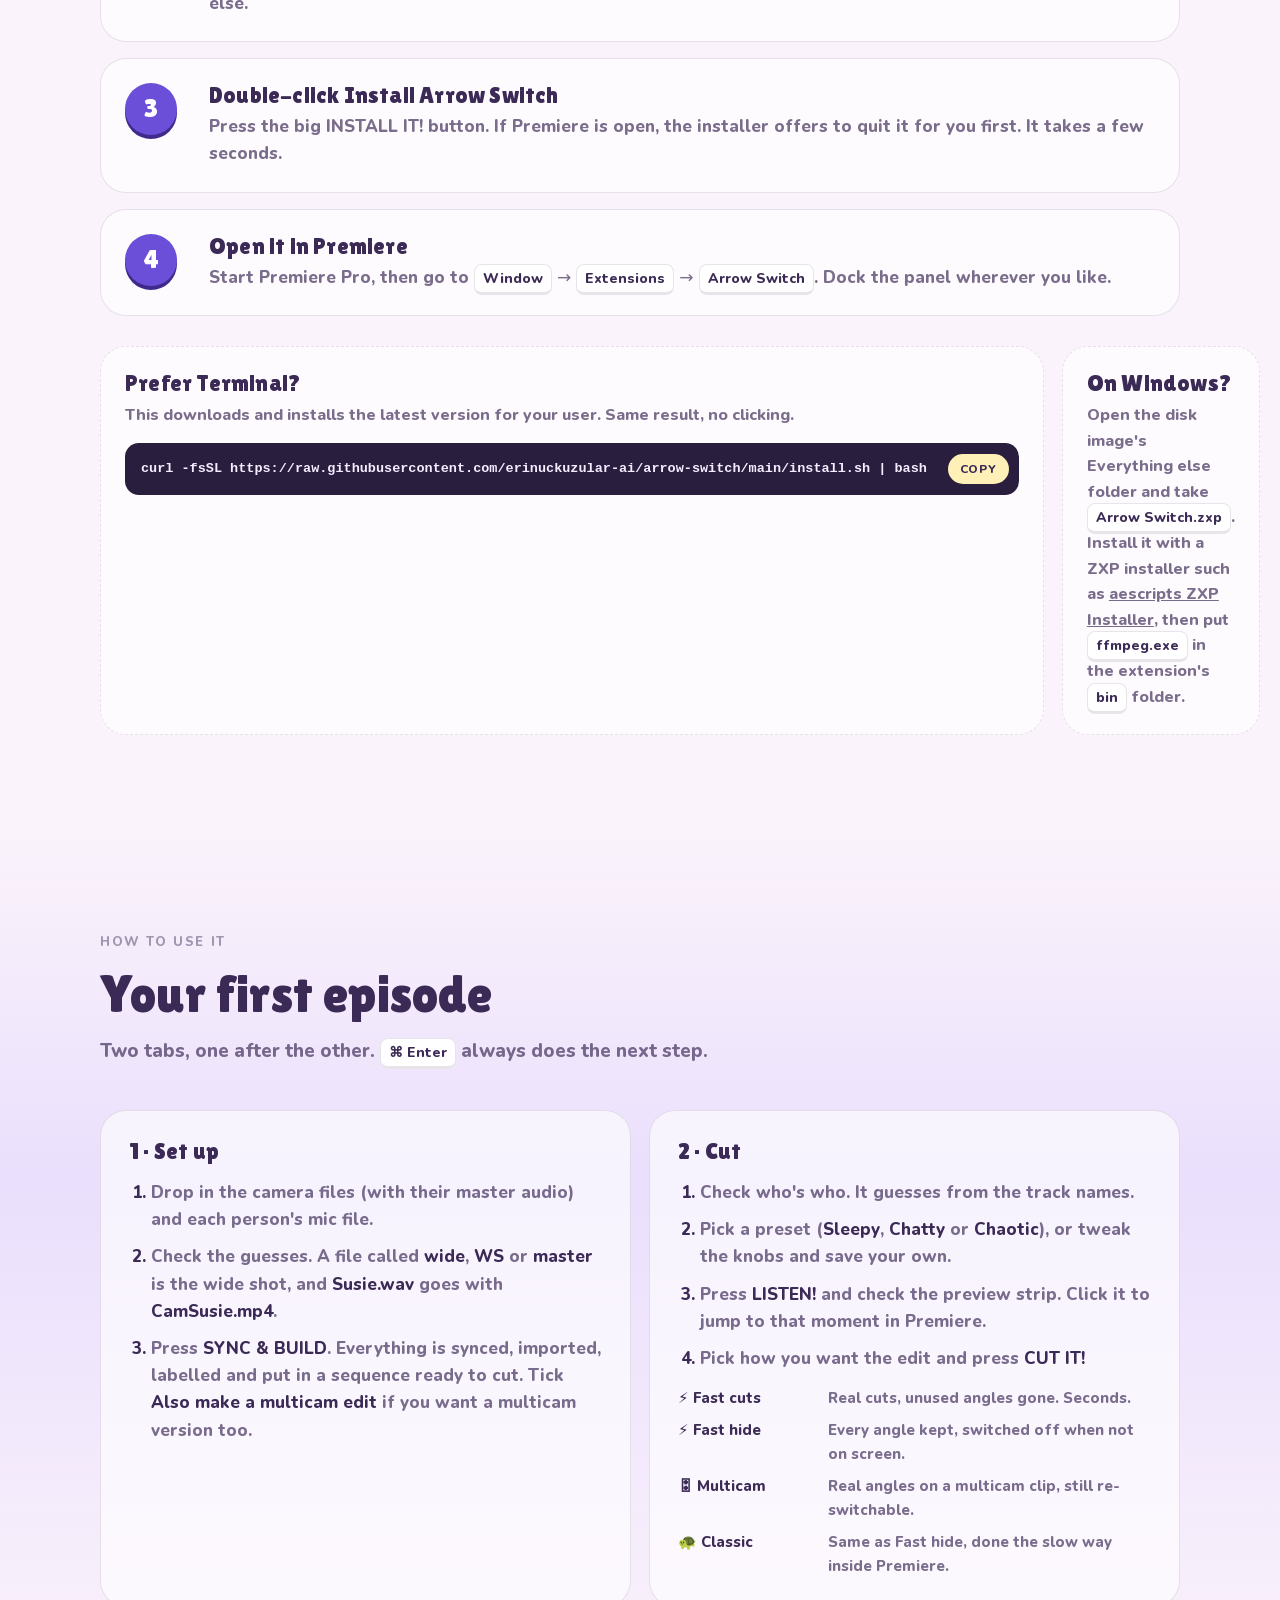
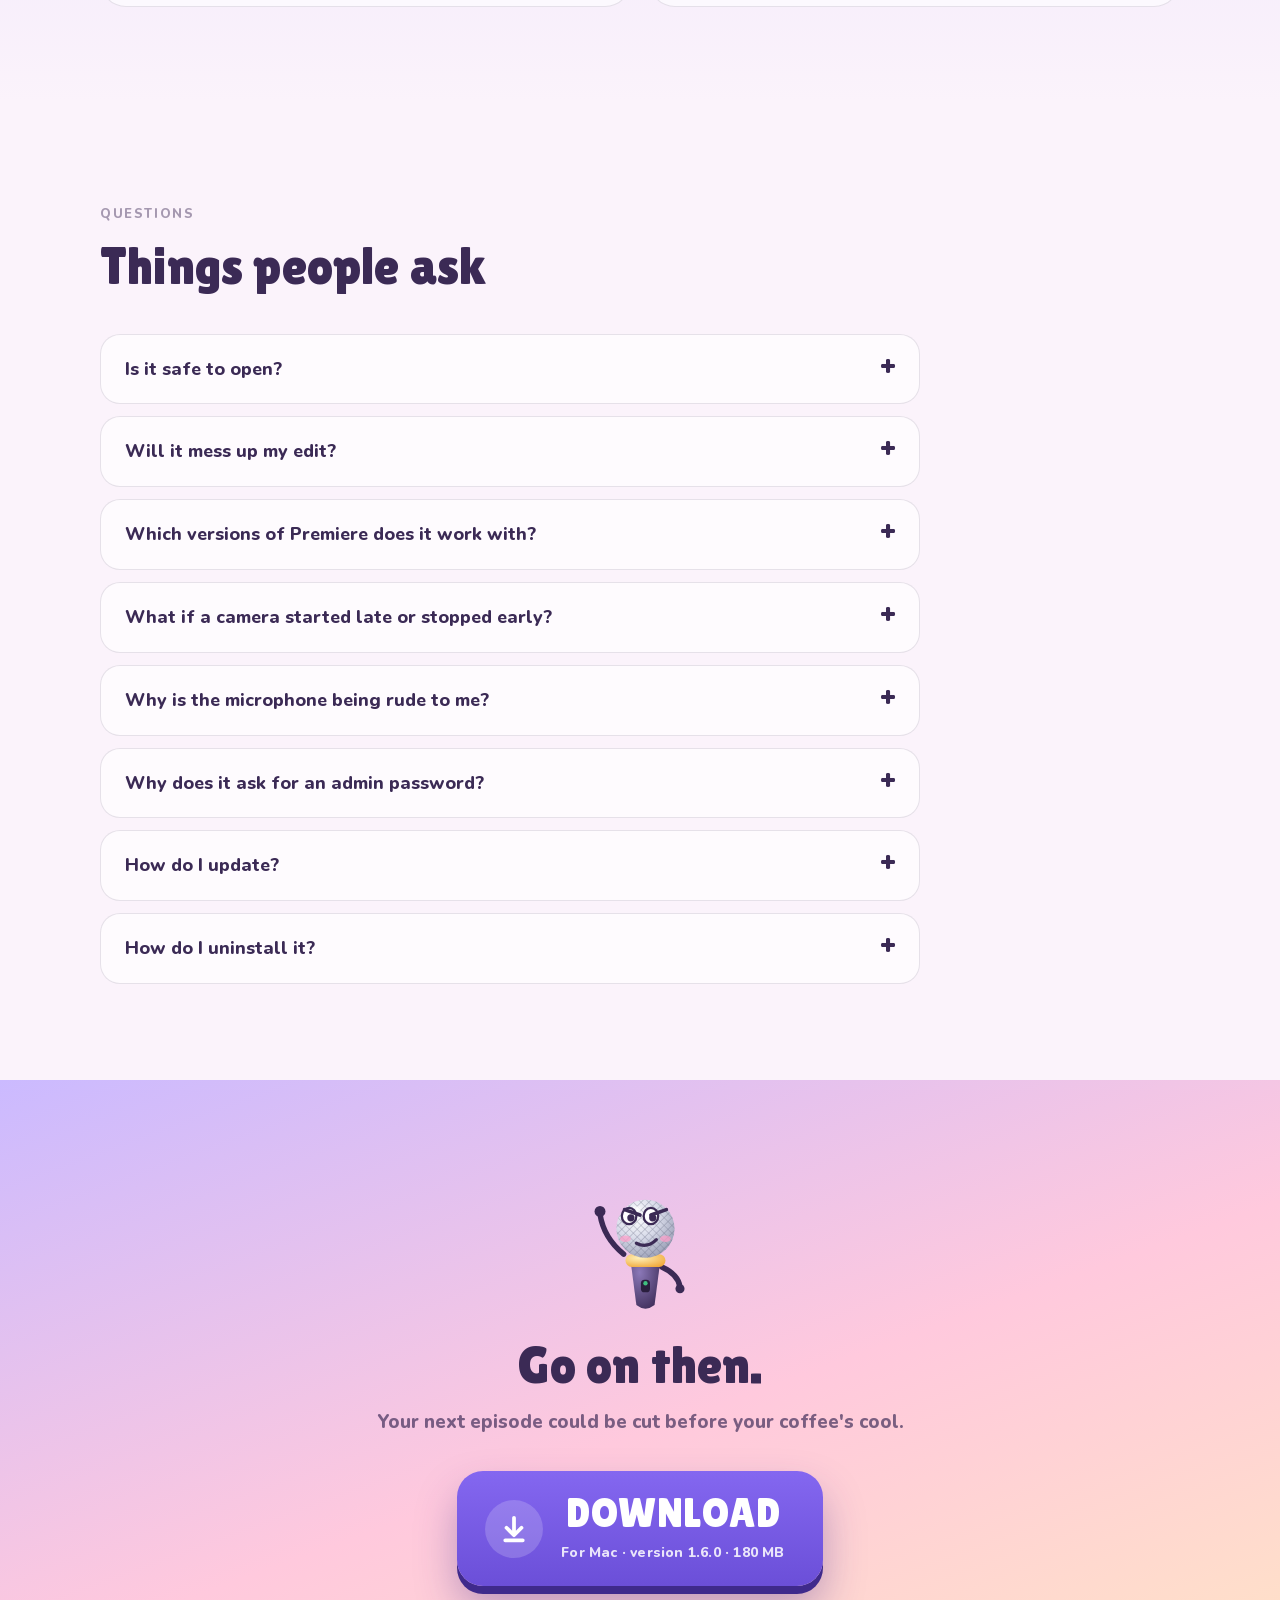
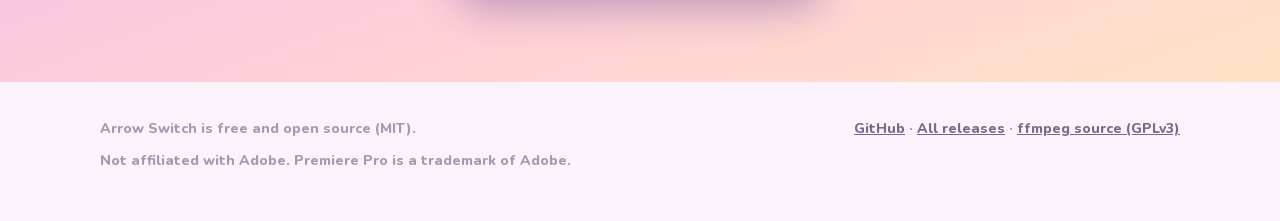
==== commit c5bf4105: "Rename the example host from Chloe to Susie Covers the README, the website, the panel's demo data, t" ====
--- a/docs/index.html
+++ b/docs/index.html
@@ -509,7 +509,7 @@
         <h3>1 · Set up</h3>
         <ol>
           <li>Drop in the camera files (with their master audio) and each person's mic file.</li>
-          <li>Check the guesses. A file called <b>wide</b>, <b>WS</b> or <b>master</b> is the wide shot, and <b>Chloe.wav</b> goes with <b>CamChloe.mp4</b>.</li>
+          <li>Check the guesses. A file called <b>wide</b>, <b>WS</b> or <b>master</b> is the wide shot, and <b>Susie.wav</b> goes with <b>CamSusie.mp4</b>.</li>
           <li>Press <b>SYNC &amp; BUILD</b>. Everything is synced, imported, labelled and put in a sequence ready to cut. Tick <b>Also make a multicam edit</b> if you want a multicam version too.</li>
         </ol>
       </div>
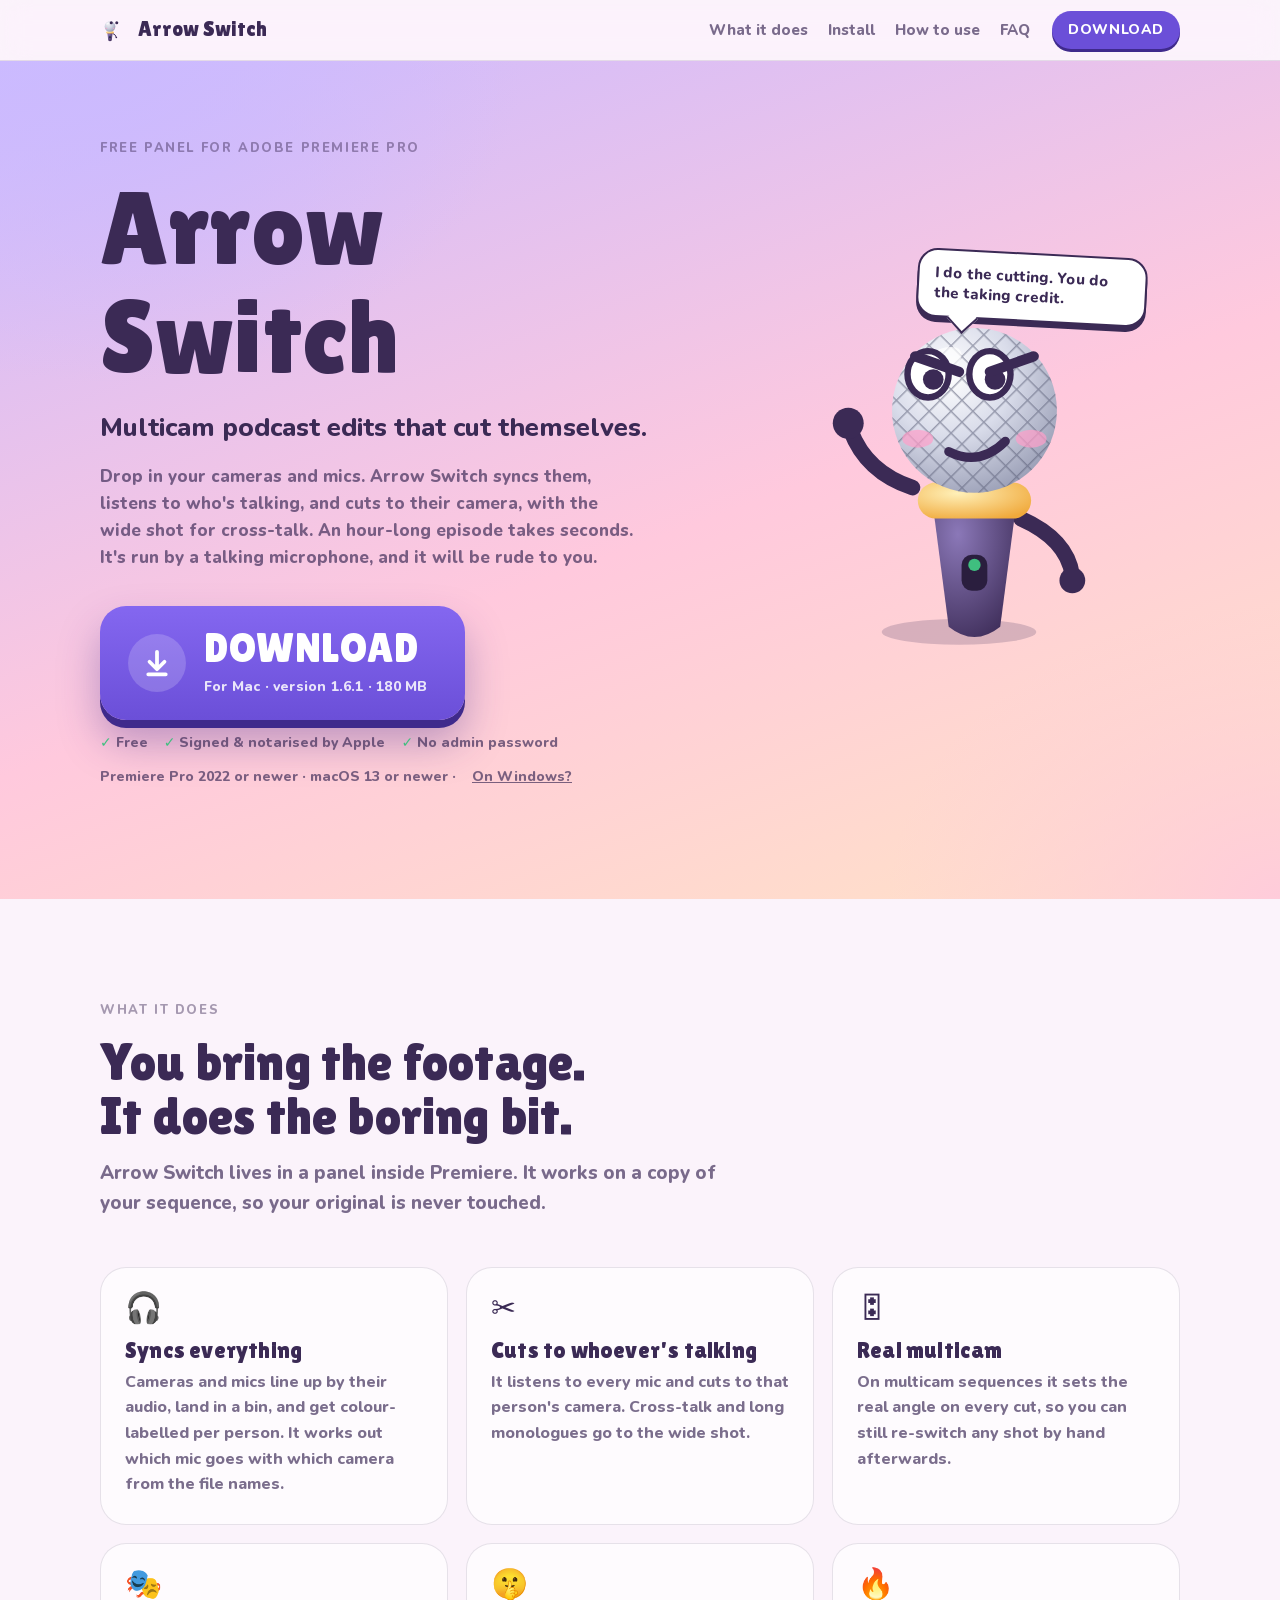
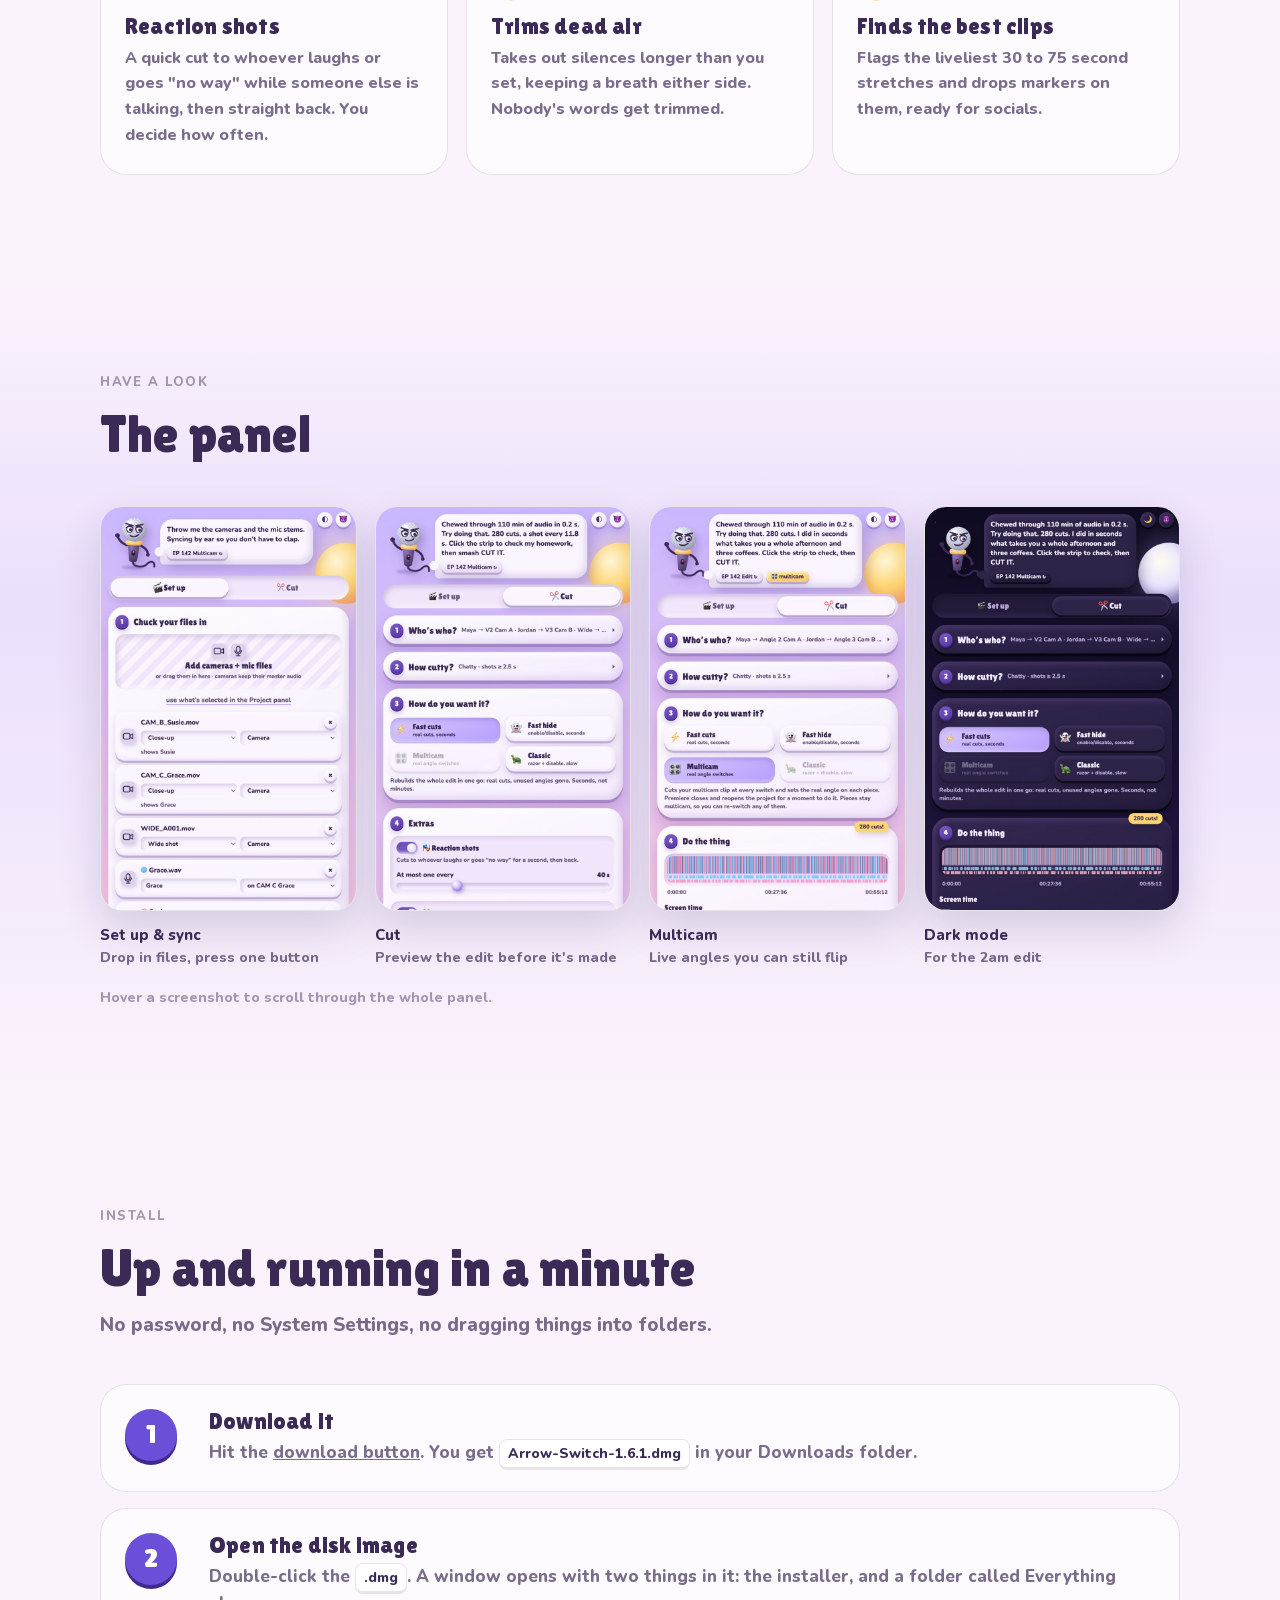
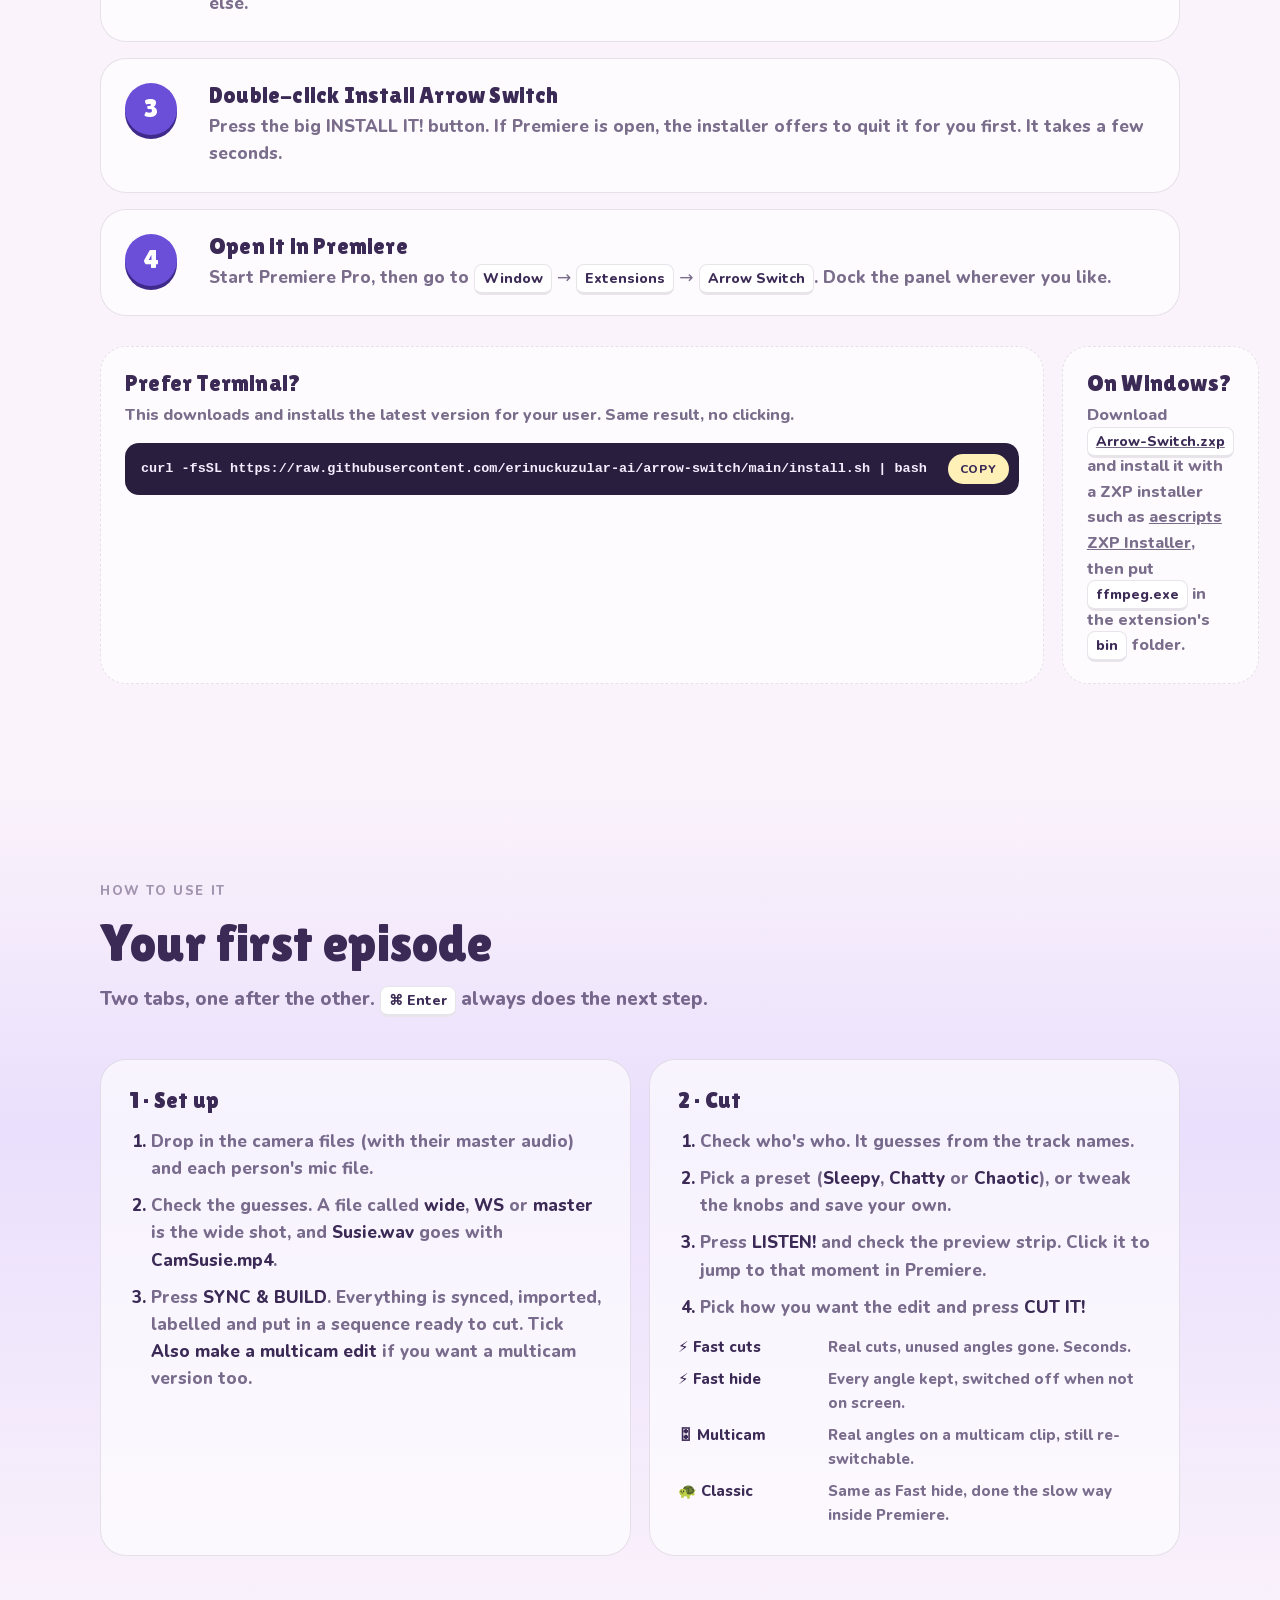
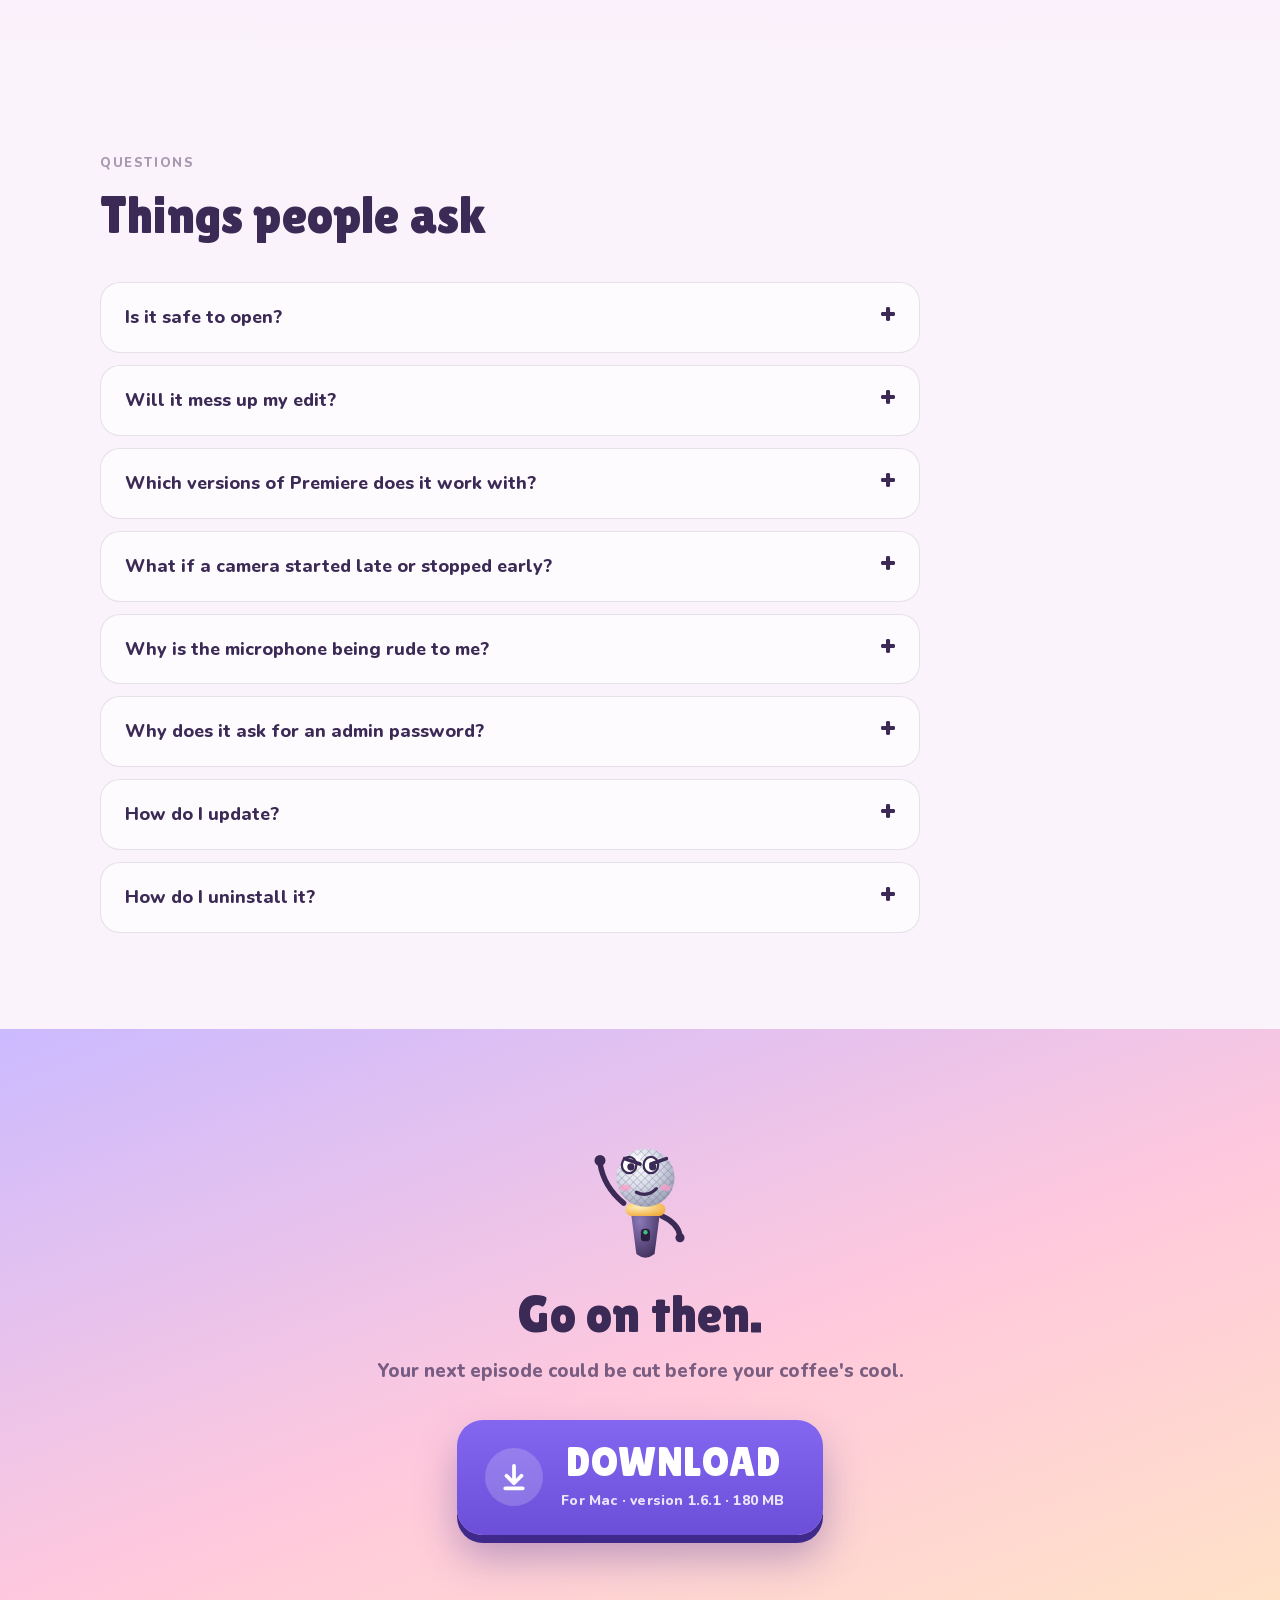
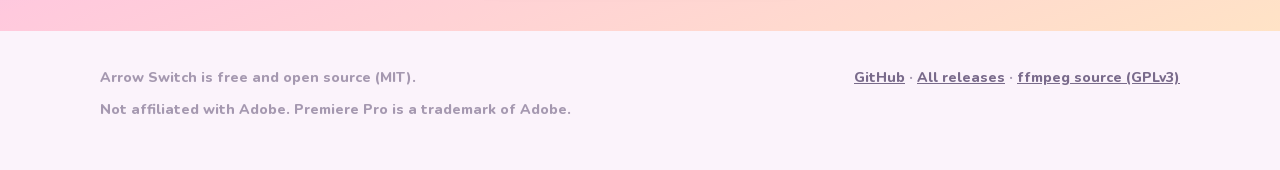
==== commit 3358a8f9: "Arrow Switch 1.6.1: fix multicam, update from inside the panel Multicam cuts stayed on the wide angl" ====
--- a/docs/index.html
+++ b/docs/index.html
@@ -331,13 +331,13 @@
         takes seconds. It's run by a talking microphone, and it will be rude to you.
       </p>
       <div class="dl-block" id="download">
-        <a class="big-dl" href="https://github.com/erinuckuzular-ai/arrow-switch/releases/download/v1.6.0/Arrow-Switch-1.6.0.dmg" data-dl>
+        <a class="big-dl" href="https://github.com/erinuckuzular-ai/arrow-switch/releases/download/v1.6.1/Arrow-Switch-1.6.1.dmg" data-dl>
           <span class="arrow">
             <svg viewBox="0 0 24 24" fill="none" stroke="#fff" stroke-width="3" stroke-linecap="round" stroke-linejoin="round" aria-hidden="true"><path d="M12 3v13M6 11l6 6 6-6M5 21h14"/></svg>
           </span>
           <span>
             <span class="label">DOWNLOAD</span>
-            <span class="meta" data-dl-meta>For Mac · version 1.6.0 · 180 MB</span>
+            <span class="meta" data-dl-meta>For Mac · version 1.6.1 · 180 MB</span>
           </span>
         </a>
         <div class="dl-notes">
@@ -456,7 +456,7 @@
       <div class="step">
         <div>
           <h3>Download it</h3>
-          <p>Hit the <a class="inline-dl" href="#download" data-dl>download button</a>. You get <span class="path">Arrow-Switch-1.6.0.dmg</span> in your Downloads folder.</p>
+          <p>Hit the <a class="inline-dl" href="#download" data-dl>download button</a>. You get <span class="path">Arrow-Switch-1.6.1.dmg</span> in your Downloads folder.</p>
         </div>
       </div>
       <div class="step">
@@ -488,8 +488,8 @@
       <div class="alt-card" id="windows">
         <h3>On Windows?</h3>
         <p>
-          Open the disk image's <b>Everything else</b> folder and take <span class="path">Arrow Switch.zxp</span>.
-          Install it with a ZXP installer such as <a href="https://aescripts.com/learn/zxp-installer/">aescripts ZXP Installer</a>,
+          Download <a href="https://github.com/erinuckuzular-ai/arrow-switch/releases/latest" data-zxp><span class="path">Arrow-Switch.zxp</span></a>
+          and install it with a ZXP installer such as <a href="https://aescripts.com/learn/zxp-installer/">aescripts ZXP Installer</a>,
           then put <span class="path">ffmpeg.exe</span> in the extension's <span class="path">bin</span> folder.
         </p>
       </div>
@@ -565,7 +565,8 @@
       </details>
       <details>
         <summary>How do I update?</summary>
-        <p>Download the new version and run the installer again. It replaces the old panel, and the button says <b>UPDATE IT!</b> instead.</p>
+        <p>You don't need to come back here. When a new version is out, a bar at the top of the panel offers <b>Update</b>. Press it, then restart Premiere.</p>
+        <p>You can also download the new version and run the installer again; the button says <b>UPDATE IT!</b> instead.</p>
       </details>
       <details>
         <summary>How do I uninstall it?</summary>
@@ -592,13 +593,13 @@
     <h2>Go on then.</h2>
     <p class="lede" style="margin-left:auto;margin-right:auto">Your next episode could be cut before your coffee's cool.</p>
     <div class="dl-block">
-      <a class="big-dl" href="https://github.com/erinuckuzular-ai/arrow-switch/releases/download/v1.6.0/Arrow-Switch-1.6.0.dmg" data-dl>
+      <a class="big-dl" href="https://github.com/erinuckuzular-ai/arrow-switch/releases/download/v1.6.1/Arrow-Switch-1.6.1.dmg" data-dl>
         <span class="arrow">
           <svg viewBox="0 0 24 24" fill="none" stroke="#fff" stroke-width="3" stroke-linecap="round" stroke-linejoin="round" aria-hidden="true"><path d="M12 3v13M6 11l6 6 6-6M5 21h14"/></svg>
         </span>
         <span>
           <span class="label">DOWNLOAD</span>
-          <span class="meta" data-dl-meta>For Mac · version 1.6.0 · 180 MB</span>
+          <span class="meta" data-dl-meta>For Mac · version 1.6.1 · 180 MB</span>
         </span>
       </a>
     </div>
@@ -621,13 +622,18 @@
   if (location.hash === '#og') document.documentElement.classList.add('og');
 
   // Point every download link at the newest release's .dmg. The hard-coded
-  // v1.6.0 link stays if GitHub's API can't be reached.
+  // v1.6.1 link stays if GitHub's API can't be reached.
   (function () {
     var API = 'https://api.github.com/repos/erinuckuzular-ai/arrow-switch/releases/latest';
     fetch(API, { headers: { Accept: 'application/vnd.github+json' } })
       .then(function (r) { return r.ok ? r.json() : null; })
       .then(function (rel) {
         if (!rel) return;
+        var zxp = (rel.assets || []).filter(function (a) { return /\.zxp$/i.test(a.name); })[0];
+        if (zxp) document.querySelectorAll('[data-zxp]').forEach(function (a) {
+          a.href = zxp.browser_download_url;
+          a.querySelector('.path').textContent = zxp.name;
+        });
         var dmg = (rel.assets || []).filter(function (a) { return /\.dmg$/i.test(a.name); })[0];
         if (!dmg) return;
         var version = String(rel.tag_name || '').replace(/^v/, '');
